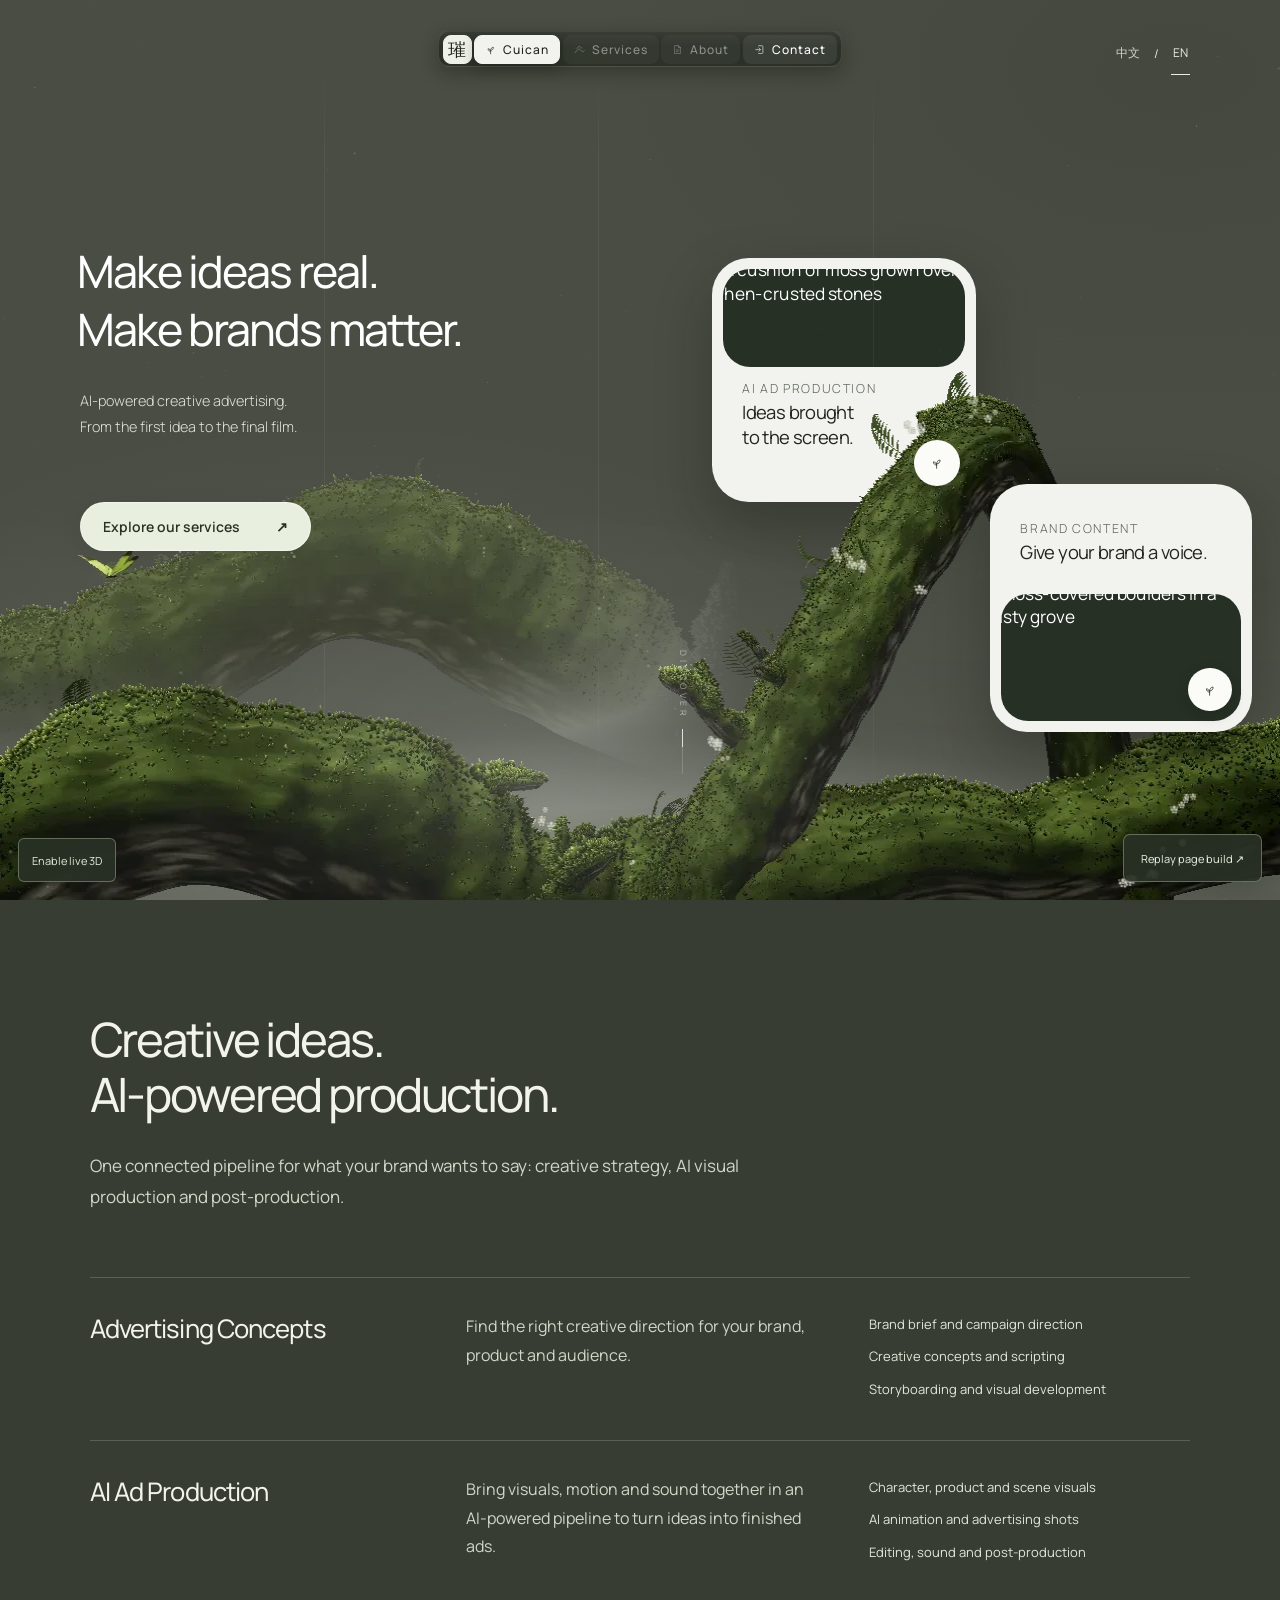
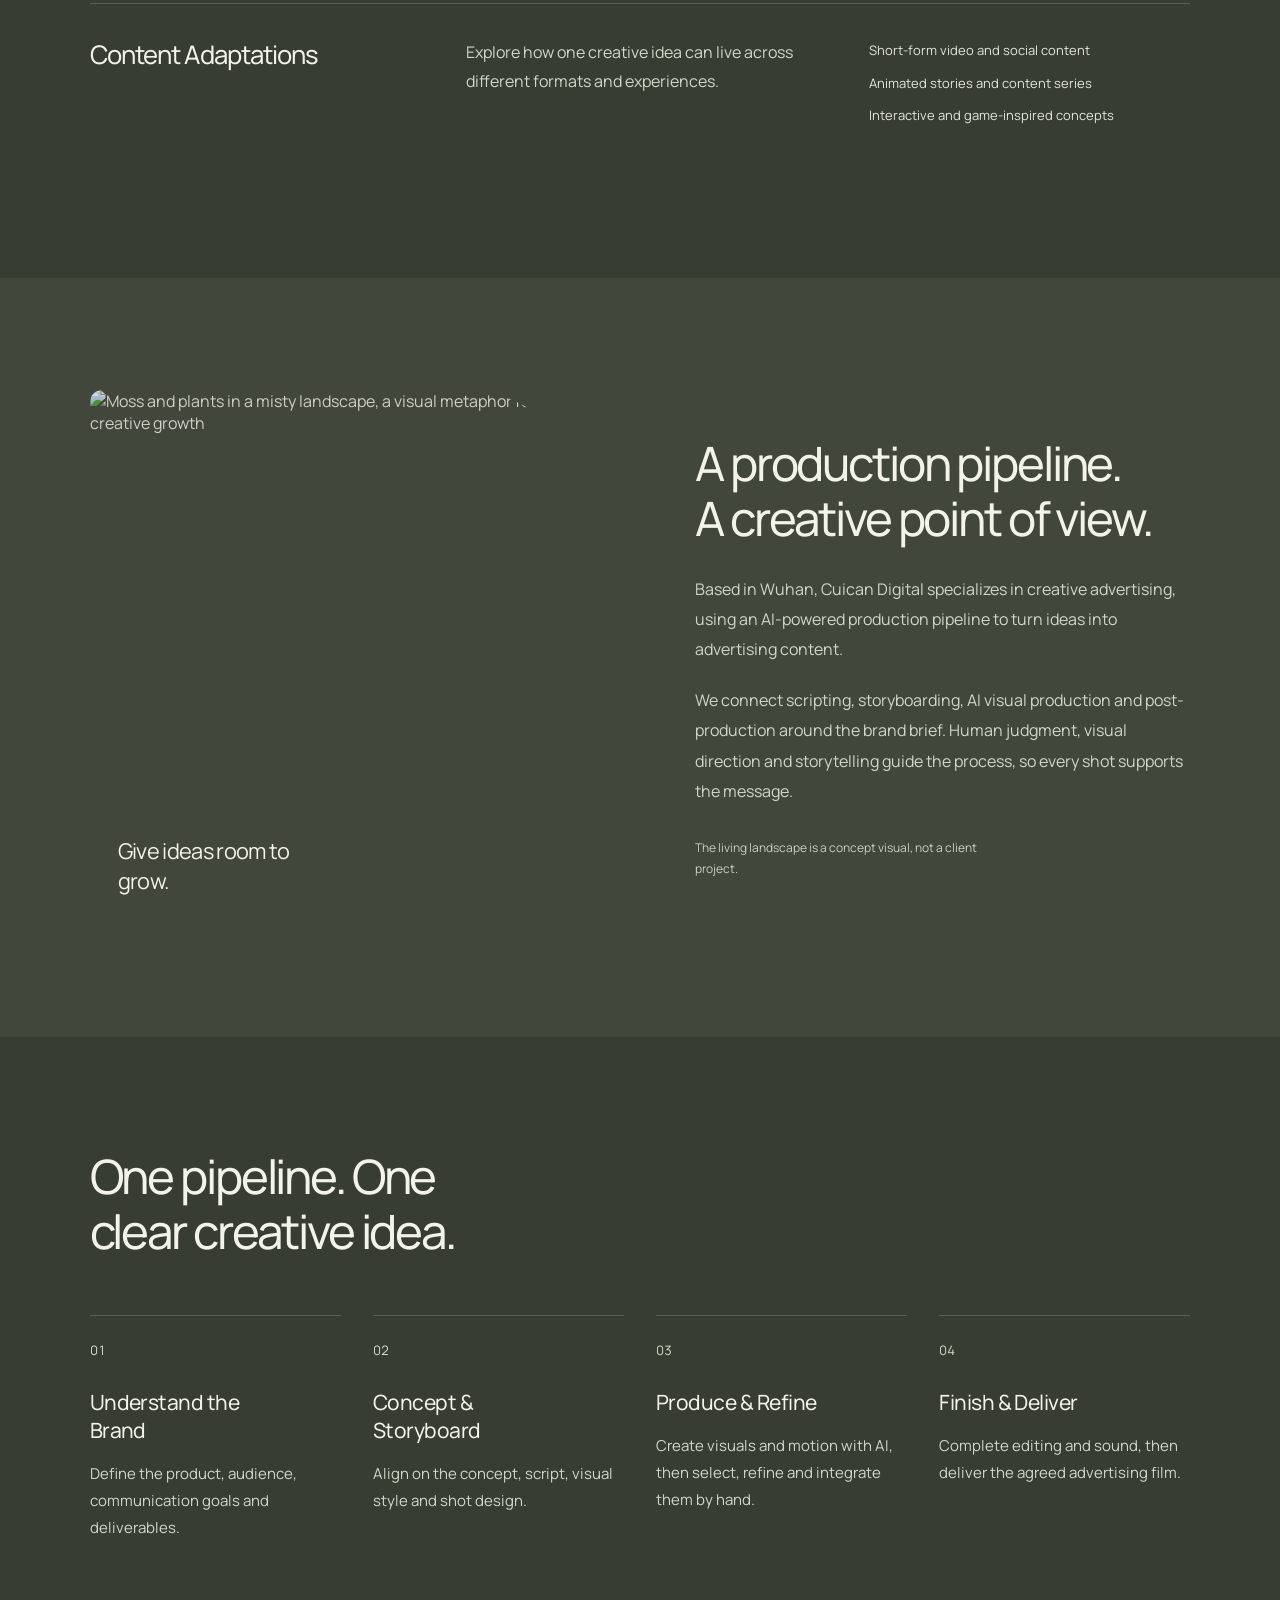
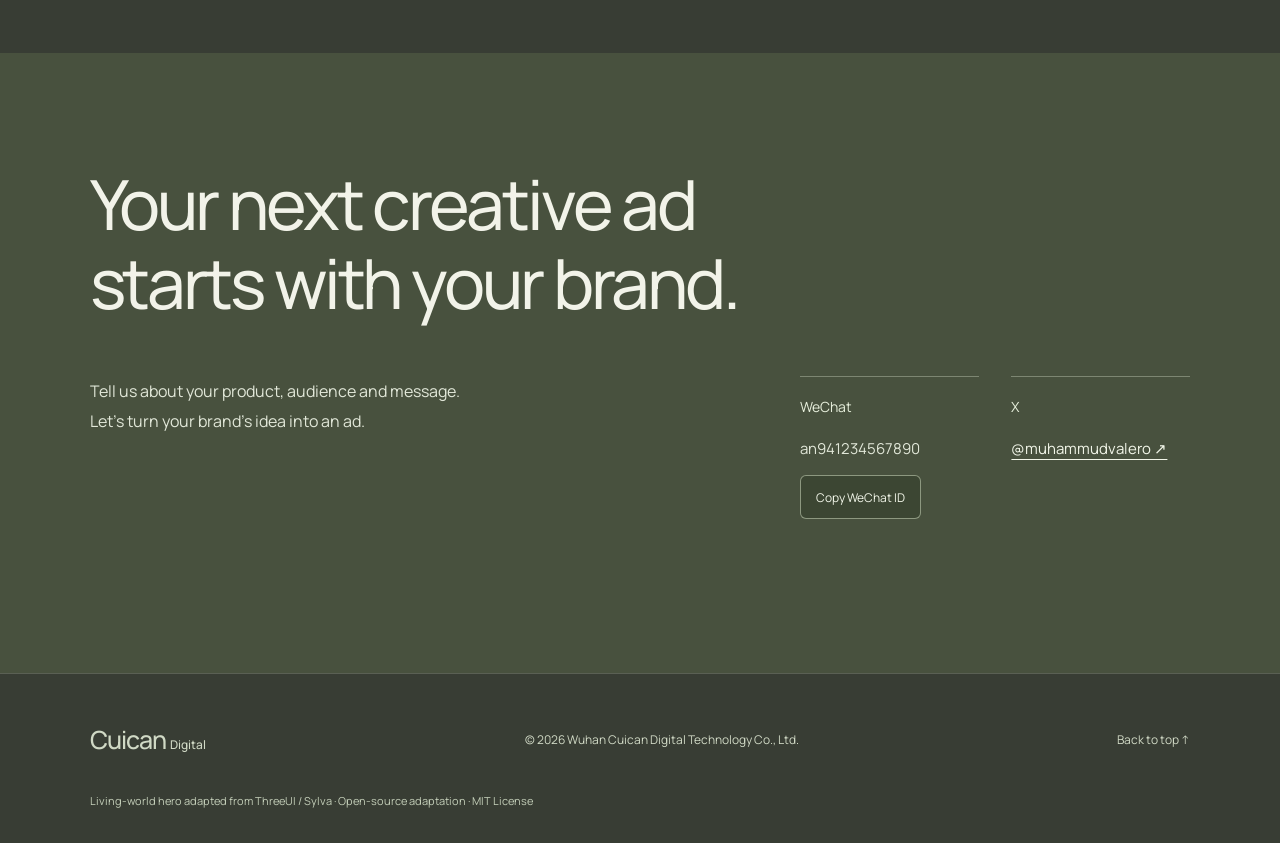
==== index.html @ 371a3e1a "Launch bilingual Cuican website with original lightweight cursor opening" ====
<!DOCTYPE html>
<html lang="en">
<head>
<meta charset="utf-8">
<meta name="viewport" content="width=device-width, initial-scale=1, viewport-fit=cover">
<title>Cuican Digital | AI-Powered Creative Advertising</title>
<meta name="description" content="Cuican Digital creates original advertising through an AI-powered production pipeline, from concept and visual development to post-production.">
<link rel="icon" href="data:image/svg+xml,%3Csvg xmlns='http://www.w3.org/2000/svg' viewBox='0 0 22 24'%3E%3Crect width='22' height='24' fill='%234a4d44'/%3E%3Cpath fill='%23fff' d='M11 1.3c-2.1 0-3.95 1.2-4.75 2.95C3.95 4.55 2.3 6.25 2.3 8.35c0 2.3 1.9 4.2 4.3 4.2h8.8c2.4 0 4.3-1.9 4.3-4.2 0-2.1-1.65-3.8-4-4.1C14.95 2.5 13.1 1.3 11 1.3Z'/%3E%3Cpath fill='%23fff' d='M9.6 12.55h2.8v4.2c1.35.3 2.45 1.15 3.15 2.4-1.35.4-2.4.15-3.15-.4v4.15H9.6v-4.15c-.75.55-1.8.8-3.15.4.7-1.25 1.8-2.1 3.15-2.4v-4.2Z'/%3E%3C/svg%3E">
<script>document.documentElement.className += " js";</script>
<style>


  /* ── design unit: 1u === 1px on the 1600 × 880 reference frame ───────── */
  :root{
    --u: calc(100vw / 1600);

    --ink:            #ffffff;
    --ink-soft:       rgba(255,255,255,.62);
    --ink-faint:      rgba(255,255,255,.44);
    --rule:           rgba(255,255,255,.055);

    --card:           #f2f3ef;
    --card-ink:       #23261f;
    --card-label:     #7c8177;

    --ease: cubic-bezier(.22,.61,.36,1);
    --ease-out: cubic-bezier(.16,1,.3,1);
  }
  @media (min-width:1900px){ :root{ --u: calc(1900px / 1600); } }

  *,*::before,*::after{ box-sizing:border-box; margin:0; padding:0; }

  html{ background:#383b34; }
  body{
    font-family:"Microsoft YaHei","PingFang SC",sans-serif;
    font-weight:300;
    color:var(--ink);
    background:#383b34;
    overflow-x:hidden;
    -webkit-font-smoothing:antialiased;
    -moz-osx-font-smoothing:grayscale;
  }

  /* ── hero shell ──────────────────────────────────────────────────────── */
  .hero{
    position:relative;
    width:100%;
    height:100svh;
    min-height:calc(880 * var(--u));
    overflow:hidden;
    isolation:isolate;
    /* the reference screen reads a near-flat #4a4d44 corner to corner —
       all the modelling comes from the light pool the root sits in */
    background:
      radial-gradient(64% 52% at 27% 84%, rgba(232,238,222,.085) 0%, rgba(232,238,222,0) 72%),
      radial-gradient(70% 60% at 92% 8%,  rgba(24,28,20,.10) 0%, rgba(24,28,20,0) 68%),
      #4a4d44;
  }
  /* The floor of light the root stands in. Sampled off the reference: the
     background climbs from 73 luma at the nav to ~128 at y 850, brightest
     around the middle of the bottom edge. */
  .hero::after{
    content:'';
    position:absolute; inset:0;
    background:
      radial-gradient(72% 44% at 50% 117%, rgba(238,243,231,.50) 0%, rgba(238,243,231,.21) 42%, rgba(238,243,231,.04) 72%, rgba(238,243,231,0) 88%),
      linear-gradient(180deg, rgba(238,243,231,0) 54%, rgba(238,243,231,.03) 78%, rgba(238,243,231,.085) 100%);
    pointer-events:none; z-index:0;
  }

  /* The whole composition lives on a centred 1600 × 880 stage.
     Centred with margins rather than a transform on purpose: a transform would
     open a stacking context and trap every child below #scene. */
  .stage{
    position:absolute; left:50%; top:50%;
    margin-left:calc(-800 * var(--u));
    margin-top:calc(-440 * var(--u));
    width:calc(1600 * var(--u));
    height:calc(880 * var(--u));
  }

  /* ── column guides (z 1) ─────────────────────────────────────────────── */
  .guides{ position:absolute; inset:calc(-40 * var(--u)) 0; z-index:1; pointer-events:none; }
  .guides i{
    position:absolute; top:0; bottom:0; width:1px;
    background:linear-gradient(180deg, rgba(255,255,255,0) 0%, var(--rule) 12%, var(--rule) 78%, rgba(255,255,255,0) 100%);
  }

  /* ── ghost wordmark (z 1) ────────────────────────────────────────────── */
  .ghost{
    position:absolute; z-index:1;
    left:calc(6 * var(--u)); bottom:calc(-64 * var(--u));
    font-size:calc(310 * var(--u));
    line-height:.78;
    font-weight:400;
    letter-spacing:calc(30 * var(--u));
    color:rgba(255,255,255,.055);
    white-space:nowrap; user-select:none; pointer-events:none;
  }

  /* ── three.js canvas (z 3 — above card 1, below everything else) ─────── */
  #scene{
    position:absolute; inset:0; z-index:3;
    width:100%; height:100%;
    pointer-events:none;
    opacity:0; transition:opacity .7s var(--ease);
  }
  .is-ready #scene{ opacity:1; }

  /* ── nav: a floating dock (z 5) ──────────────────────────────────────
     A centred capsule of pills that magnify as the pointer nears them, over
     a rim highlight that tracks where the pointer is — the dock idiom from
     ascii-page-transition, in this page's palette and unit system.
     The wrapper does the centring so the capsule itself is free to carry the
     pointer-parallax transform; putting both on one element means whichever
     is written last wins and the dock jumps out of centre. */
  .dock-wrap{
    position:absolute; z-index:5;
    top:calc(38 * var(--u)); left:0; right:0;
    display:flex; justify-content:center;
    pointer-events:none;
  }
  .dock{
    pointer-events:auto;
    display:flex; align-items:flex-start; gap:calc(3 * var(--u));
    height:calc(46 * var(--u));
    padding:calc(5 * var(--u));
    border-radius:calc(14 * var(--u));
    border:1px solid rgba(255,255,255,.11);
    /* No backdrop-filter. It sits over a canvas that repaints every frame,
       so the backdrop has to be re-sampled and re-blurred every frame too —
       measured at ~20 fps off the whole page, and the radius made no
       difference because the cost is the extra pass, not the blur. A
       translucent panel with a lit top edge reads the same at this size. */
    background:
      linear-gradient(180deg, rgba(255,255,255,.055), rgba(255,255,255,0) 42%),
      rgba(34,40,31,.74);
    box-shadow:0 calc(8 * var(--u)) calc(22 * var(--u)) rgba(10,14,8,.30),
               inset 0 1px rgba(255,255,255,.06);
    isolation:isolate;
  }
  /* Anchored at the top so growth runs downward, out of the headline's way —
     a dock that grew from its centre would push into the nav's own row. */
  .dock-item{
    position:relative; z-index:6;
    display:inline-flex; align-items:center; justify-content:center;
    flex:none;
    height:calc(36 * var(--u));
    gap:calc(8 * var(--u));
    padding:0 calc(13 * var(--u));
    transform-origin:50% 0;
    border:1px solid transparent;
    border-radius:calc(10 * var(--u));
    background:rgba(255,255,255,.04);
    color:var(--ink-faint);
    text-decoration:none; cursor:pointer;
    font-family:inherit;
    font-size:calc(11 * var(--u)); font-weight:500;
    letter-spacing:calc(1.5 * var(--u)); text-transform:uppercase;
    white-space:nowrap;
    will-change:width,height,transform;
    transition:color .18s var(--ease), border-color .2s var(--ease), background .2s var(--ease);
  }
  /* A magnified pill hangs below the capsule, so it needs to be its own
     opaque tile — a translucent white wash at that size reads as a milky
     rectangle stuck to the bar rather than as a key lifting off it. */
  .dock-item[data-near="true"]{
    z-index:7;
    color:var(--ink);
    border-color:rgba(255,255,255,.19);
    background:rgba(31,37,28,.94);
    box-shadow:0 calc(7 * var(--u)) calc(16 * var(--u)) rgba(10,14,8,.30);
  }
  .dock-item .glyph{
    width:calc(14 * var(--u)); height:calc(14 * var(--u)); flex:none;
    opacity:.66; transition:opacity .18s var(--ease);
  }
  .dock-item .glyph svg{
    display:block; width:100%; height:100%;
    fill:none; stroke:currentColor; stroke-width:1.25;
    stroke-linecap:round; stroke-linejoin:round;
  }
  .dock-item[data-near="true"] .glyph{ opacity:1; }

  /* the mark is the dock's anchor: a solid pale tile, the one opaque thing
     in a bar made of glass */
  .dock-mark{
    width:calc(36 * var(--u)); padding:0;
    background:#eef1e7; border-color:#eef1e7; color:#23261f;
    overflow:hidden;
  }
  .dock-mark svg{ width:58%; height:58%; display:block; fill:currentColor; }
  /* the near state paints .dock-item white, which on the pale mark tile
     would be a white glyph on a white ground */
  .dock-mark[data-near="true"]{ background:#fff; border-color:#fff; color:#1b1e18; }

  /* the current section wears the cards' paper, so the nav and the cards
     read as the same material */
  .dock-item.is-active{
    background:var(--card); border-color:var(--card); color:var(--card-ink);
    box-shadow:0 calc(6 * var(--u)) calc(16 * var(--u)) rgba(12,17,9,.24);
  }
  .dock-item.is-active .glyph{ opacity:.8; }
  .dock-item--enter{ color:var(--ink); background:rgba(255,255,255,.075); }

  /* ── specular rim ────────────────────────────────────────────────────
     A conic gradient masked down to the border, whose start angle points at
     the pointer and whose opacity falls off with distance. It is the reason
     the glass reads as a lit edge rather than as a flat translucent box. */
  [data-spec]{ --spec-angle:2.4rad; --spec-bright:0; }
  [data-spec]::after{
    content:''; position:absolute; inset:-1px; z-index:5;
    padding:1px; border-radius:inherit; pointer-events:none;
    opacity:var(--spec-bright);
    background:conic-gradient(from var(--spec-angle) at 50% 50%,
      rgba(240,246,232,0) 0deg, rgba(240,246,232,.08) 14deg, rgba(240,246,232,.95) 28deg,
      rgba(240,246,232,.16) 46deg, rgba(240,246,232,0) 68deg, rgba(240,246,232,0) 180deg,
      rgba(240,246,232,.08) 194deg, rgba(240,246,232,.95) 208deg, rgba(240,246,232,.16) 226deg,
      rgba(240,246,232,0) 248deg, rgba(240,246,232,0) 360deg);
    -webkit-mask:linear-gradient(#000 0 0) content-box, linear-gradient(#000 0 0);
            mask:linear-gradient(#000 0 0) content-box, linear-gradient(#000 0 0);
    -webkit-mask-composite:xor; mask-composite:exclude;
  }
  .dock{ position:relative; }

  /* ── hero copy (z 4) ─────────────────────────────────────────────────── */
  .headline{
    position:absolute; z-index:4;
    left:calc(46 * var(--u)); top:calc(202 * var(--u));
    font-size:calc(63 * var(--u)); line-height:calc(65 * var(--u));
    font-weight:300; letter-spacing:calc(-0.4 * var(--u));
    color:var(--ink);
  }
  /* No overflow clip: cropping a 63u face to wipe it in cuts the descenders
     of "Step" and "living" at the moment they land. The padding stays even
     though the clip is gone — it set the two lines' metrics, and removing it
     would shift line two. */
  .headline span{ display:block; padding-bottom:.04em; }
  .headline span i{ display:inline-block; font-style:normal; }

  .lede{
    position:absolute; z-index:4;
    left:calc(520 * var(--u)); top:calc(196 * var(--u));
    width:calc(208 * var(--u));
    font-size:calc(16.5 * var(--u)); line-height:calc(22 * var(--u));
    font-weight:300; color:var(--ink-soft);
  }

  /* ── liquid-metal controls ──────────────────────────────────────────
     The original five-pass WebGL2 renderer now mounts directly in this
     document. Its canvas, sizing, glass plate, shader constants and input
     model are unchanged; only the iframe boundary has been removed. */
  .pill-clip{
    position:absolute; z-index:4;
    left:calc(644 * var(--u)); top:calc(360 * var(--u));
    width:calc(410 * var(--u)); height:calc(270 * var(--u));
    margin:calc(-135 * var(--u)) 0 0 calc(-205 * var(--u));
    clip-path:inset(calc(72 * var(--u)) calc(60 * var(--u))
                    calc(26 * var(--u)) calc(60 * var(--u)) round calc(62 * var(--u)));
  }
  .pill{
    position:absolute; inset:0; --mr:calc(150 * var(--u));
    display:grid; place-items:center;
  }

  .liquid-stage{
    --lu:calc(var(--h) / 516);
    --bh:var(--h);
    --pad:calc(900 * var(--lu));
    position:relative;
    width:max-content; height:max-content;
    padding:var(--pad);
    display:grid; place-items:center;
    touch-action:manipulation;
    font-family:'Lexend','Inter',-apple-system,BlinkMacSystemFont,'Helvetica Neue',Arial,sans-serif;
    font-optical-sizing:auto;
    -webkit-font-smoothing:antialiased;
  }
  .liquid-stage--explore{ --h:calc(60.156 * var(--u)); }
  .liquid-stage--play{ --h:calc(88.2288 * var(--u)); }

  .liquid-plate{
    position:absolute;
    inset:var(--pad);
    border-radius:999px;
    background:
      linear-gradient(180deg, rgba(255,255,255,.085), rgba(255,255,255,.014) 44%, rgba(255,255,255,0) 64%),
      rgba(10,12,10,.42);
    box-shadow:
      0 calc(var(--h) * 0.08) calc(var(--h) * 0.18) rgba(0,0,0,.38),
      0 calc(var(--h) * 0.24) calc(var(--h) * 0.50) rgba(0,0,0,.28),
      0 calc(var(--h) * 0.48) calc(var(--h) * 0.96) rgba(0,0,0,.16),
      inset 0 1px 0 rgba(255,255,255,.13),
      inset 0 calc(var(--h) * -0.02) calc(var(--h) * 0.05) rgba(255,255,255,.05);
    transition:box-shadow .38s cubic-bezier(.22,.61,.36,1),
               background .38s cubic-bezier(.22,.61,.36,1);
  }
  .liquid-stage.hot .liquid-plate{
    background:
      linear-gradient(180deg, rgba(255,255,255,.105), rgba(255,255,255,.02) 44%, rgba(255,255,255,0) 64%),
      rgba(8,10,8,.50);
    box-shadow:
      0 calc(var(--h) * 0.10) calc(var(--h) * 0.22) rgba(0,0,0,.44),
      0 calc(var(--h) * 0.32) calc(var(--h) * 0.66) rgba(0,0,0,.34),
      0 calc(var(--h) * 0.66) calc(var(--h) * 1.32) rgba(0,0,0,.20),
      inset 0 1px 0 rgba(255,255,255,.17),
      inset 0 calc(var(--h) * -0.02) calc(var(--h) * 0.05) rgba(255,255,255,.06);
  }
  .liquid-fx{ position:absolute; inset:0; width:100%; height:100%; display:block; }

  .liquid-button{
    position:relative;
    height:var(--bh);
    border:0; background:none;
    border-radius:999px;
    display:flex; align-items:center; justify-content:center;
    color:#fff;
    font-family:inherit; font-weight:500; line-height:1; letter-spacing:0;
    cursor:pointer; -webkit-tap-highlight-color:transparent; outline:none;
  }
  .liquid-button:focus-visible{
    outline:calc(4 * var(--lu)) solid rgba(255,255,255,.55);
    outline-offset:calc(10 * var(--lu));
  }
  .liquid-button .ico{ display:block; flex:none; overflow:visible; }
  .liquid-button .lbl{ display:block; transform:translateY(calc(2 * var(--lu))); }
  .liquid-button--explore{
    padding:0 calc(224 * var(--lu)) 0 calc(95 * var(--lu));
    gap:calc(112 * var(--lu));
    font-size:calc(140 * var(--lu));
  }
  .liquid-button--explore .ico{
    width:calc(150 * var(--lu)); height:calc(150 * var(--lu));
  }
  .liquid-button--play{
    width:var(--bh); height:var(--bh); padding:0;
  }
  .liquid-button--play .ico{
    width:calc(176 * var(--lu)); height:calc(176 * var(--lu));
    margin-left:calc(14 * var(--lu));
  }
  .liquid-button--play .lbl{ display:none; }
  .liquid-stage.press .liquid-plate{
    background:
      linear-gradient(180deg, rgba(255,255,255,.07), rgba(255,255,255,.01) 44%, rgba(255,255,255,0) 64%),
      rgba(7,9,7,.55);
    box-shadow:
      0 calc(var(--h) * 0.04) calc(var(--h) * 0.11) rgba(0,0,0,.46),
      0 calc(var(--h) * 0.13) calc(var(--h) * 0.32) rgba(0,0,0,.36),
      0 calc(var(--h) * 0.27) calc(var(--h) * 0.62) rgba(0,0,0,.22),
      inset 0 1px 0 rgba(255,255,255,.10);
    transition-duration:.10s;
  }

  /* ── play button (z 4) ─────────────────────────────────────────────── */
  .play-wrap{
    position:absolute; z-index:4; pointer-events:none;
    left:calc(187 * var(--u)); top:calc(431 * var(--u));
    width:calc(170 * var(--u)); height:calc(170 * var(--u));
  }
  .play-wrap > *{ pointer-events:auto; }
  .play-clip{
    position:absolute; left:50%; top:50%;
    width:calc(396 * var(--u)); height:calc(396 * var(--u));
    margin:calc(-198 * var(--u)) 0 0 calc(-198 * var(--u));
    clip-path:inset(calc(131 * var(--u)) calc(106 * var(--u))
                    calc(73 * var(--u)) calc(106 * var(--u)) round calc(92 * var(--u)));
  }
  .play-glass{ position:absolute; inset:0; display:grid; place-items:center; }
  .play-ring{
    position:absolute; inset:0; pointer-events:none;
    border:1px solid rgba(255,255,255,.17); border-radius:50%;
  }
  .play-ring::after{
    content:''; position:absolute; inset:calc(-1 * var(--u));
    border:1px solid rgba(255,255,255,.32); border-radius:50%;
    opacity:0; transform:scale(.86);
    transition:opacity .7s var(--ease), transform .9s var(--ease-out);
  }
  .play-clip:hover ~ .play-ring::after,
  .play-clip:focus-within ~ .play-ring::after{ opacity:1; transform:scale(1.06); }

  /* ── stats (z 4) ─────────────────────────────────────────────────────── */
  .stat{ position:absolute; z-index:4; display:flex; align-items:flex-start; gap:calc(9 * var(--u)); }
  .stat--a{ left:calc(1250 * var(--u)); top:calc(216 * var(--u)); }
  .stat--b{ left:calc(1346 * var(--u)); top:calc(326 * var(--u)); }
  .stat .mark{ width:calc(32 * var(--u)); height:calc(32 * var(--u)); flex:none; margin-top:calc(2 * var(--u)); color:rgba(255,255,255,.34); }
  .stat .mark svg{ width:100%; height:100%; display:block; }
  .stat dt{ font-size:calc(13.5 * var(--u)); font-weight:300; color:var(--ink-soft); line-height:calc(19 * var(--u)); }
  .stat dt, .stat dd{ text-shadow:0 calc(2 * var(--u)) calc(16 * var(--u)) rgba(10,14,8,.6); }
  .stat .mark svg{ filter:drop-shadow(0 calc(2 * var(--u)) calc(10 * var(--u)) rgba(10,14,8,.6)); }
  .stat dd{ font-size:calc(13.5 * var(--u)); font-weight:600; color:var(--ink); line-height:calc(21 * var(--u)); }

  /* ── cards ───────────────────────────────────────────────────────────── */
  .card{
    position:absolute;
    background:var(--card); border-radius:calc(46 * var(--u));
    box-shadow:0 calc(30 * var(--u)) calc(70 * var(--u)) rgba(16,21,13,.30);
    transition:box-shadow .8s var(--ease);
  }
  /* No z-index here on purpose. z-index:auto keeps the card out of its own
     stacking context, so the body paints under #scene (the moss drapes over
     its shoulder) while .knob, at z 4, still sits in front of the moss. */
  .card--about{
    left:calc(890 * var(--u)); top:calc(200 * var(--u));
    width:calc(330 * var(--u)); height:calc(305 * var(--u));
  }
  .card--stove{
    z-index:4; will-change:transform;
    left:calc(1237 * var(--u)); top:calc(482 * var(--u));
    width:calc(328 * var(--u)); height:calc(310 * var(--u));
  }
  .card .label{
    position:absolute; left:calc(38 * var(--u));
    font-size:calc(15.5 * var(--u)); font-weight:300; color:var(--card-label);
  }
  .card h2{
    position:absolute; left:calc(38 * var(--u));
    font-size:calc(26.2 * var(--u)); line-height:calc(27 * var(--u));
    font-weight:400; letter-spacing:calc(-0.5 * var(--u)); color:var(--card-ink);
  }
  .card--about .label{ top:calc(152 * var(--u)); }
  .card--about h2{ top:calc(177 * var(--u)); width:calc(142 * var(--u)); }
  .card--stove .label{ top:calc(45 * var(--u)); }
  .card--stove h2{ top:calc(70 * var(--u)); }
  /* Both cards carry a plate. The Field Note reads downward — label, title,
     then the photograph — so its window sits at the foot of the card; the
     Ethos card reads the other way up, so its window is at the head and the
     copy sits under it. Same frame, mirrored. */
  .card figure{
    position:absolute; left:calc(14 * var(--u)); right:calc(14 * var(--u));
    border-radius:calc(34 * var(--u)); overflow:hidden;
    isolation:isolate; background:#263025;
  }
  .card--stove figure{ bottom:calc(14 * var(--u)); height:calc(158 * var(--u)); }
  .card--about figure{ top:calc(14 * var(--u)); height:calc(122 * var(--u)); }
  /* The plate is its own depth plane. It travels against the card and the
     moss, so the landscape feels like a small window rather than a
     photograph glued to the surface. */
  .portal-media{
    position:absolute; inset:calc(-9 * var(--u)); z-index:1; display:block;
    will-change:transform,clip-path;
    transform:
      perspective(900px)
      translate3d(calc(var(--px,0) * -11px),calc(var(--py,0) * -7px),0)
      rotateY(calc(var(--px,0) * -1.4deg))
      rotateX(calc(var(--py,0) * .9deg));
    transform-origin:50% 50%;
  }
  .portal-media img{
    width:100%; height:100%; object-fit:cover; display:block;
    transform:scale(1.08);
    filter:saturate(.92) contrast(1.03);
    transition:transform 1.25s var(--ease-out),filter .8s var(--ease);
  }
  .card:hover .portal-media img{ transform:scale(1.13); filter:saturate(1.04) contrast(1.04); }
  .pixel-reveal{
    position:absolute; inset:0; z-index:3; width:100%; height:100%;
    pointer-events:none; opacity:0; mix-blend-mode:screen;
  }
  /* The white scan rides the clip edge, so its centre has to travel the
     media element's box, not the figure's — .portal-media is overscanned by
     9u on every side to give the parallax rotation somewhere to go. Offsetting
     by that 9u in calc() rather than by a translate percentage keeps the
     glow on the edge at every breakpoint, whatever size the plate is. */
  .card figure::after{
    content:''; position:absolute; z-index:2;
    filter:blur(calc(2 * var(--u))); opacity:0; pointer-events:none;
    top:0; bottom:0; width:26%; left:calc(-13% - 9 * var(--u));
    background:linear-gradient(90deg,transparent,rgba(229,244,209,.2) 42%,rgba(252,255,246,.72) 54%,transparent);
  }

  .knob-float{
    position:absolute; z-index:4; pointer-events:none;
    left:calc(1142 * var(--u)); top:calc(427 * var(--u));
    width:calc(58 * var(--u)); height:calc(58 * var(--u));
  }
  .knob-float > *{ pointer-events:auto; }
  .knob--about{ left:0; top:0; }
  .card .knob, .knob--about{
    position:absolute; z-index:4; right:calc(20 * var(--u)); bottom:calc(20 * var(--u));
    width:calc(58 * var(--u)); height:calc(58 * var(--u));
    border:0; border-radius:50%; cursor:pointer;
    background:#fbfcf8; display:grid; place-items:center;
    box-shadow:0 calc(6 * var(--u)) calc(16 * var(--u)) rgba(16,21,13,.18);
    transition:transform .5s var(--ease-out), background .4s var(--ease);
  }
  .knob--about{ right:auto; bottom:auto; width:calc(58 * var(--u)); height:calc(58 * var(--u)); }
  .card--stove .knob{ width:calc(54 * var(--u)); height:calc(54 * var(--u)); right:calc(26 * var(--u)); bottom:calc(26 * var(--u)); }
  .card .knob svg, .knob--about svg{ width:calc(19 * var(--u)); height:calc(19 * var(--u)); display:block; color:#3f453a; }
  .card .knob:hover, .knob--about:hover{ transform:scale(1.1) rotate(8deg); background:#fff; }
  .card:hover{ box-shadow:0 calc(38 * var(--u)) calc(84 * var(--u)) rgba(16,21,13,.36); }

  /* ── scroll cue (z 4) ────────────────────────────────────────────────── */
  .scroll{
    position:absolute; z-index:4;
    left:calc(846 * var(--u)); top:calc(690 * var(--u));
    display:flex; align-items:center; gap:calc(12 * var(--u));
    writing-mode:vertical-rl;
    font-size:calc(11 * var(--u)); font-weight:400;
    letter-spacing:calc(4.4 * var(--u));
    color:rgba(255,255,255,.5);
    text-transform:uppercase; text-decoration:none;
  }
  .scroll .track{ position:relative; width:1px; height:calc(56 * var(--u)); background:rgba(255,255,255,.18); overflow:hidden; }
  .scroll .track::after{
    content:''; position:absolute; inset:0 0 auto; height:40%;
    background:rgba(255,255,255,.75);
    animation:trickle 2.6s var(--ease) infinite;
  }
  @keyframes trickle{
    0%   { transform:translateY(-105%); opacity:0; }
    22%  { opacity:1; }
    78%  { opacity:1; }
    100% { transform:translateY(255%); opacity:0; }
  }

  /* ── entrance: everything is wiped in behind a mask ───────────────────
     Transform is reserved for the pointer parallax, so the reveal is done
     with clip-path. Once the intro has run, .intro-done drops the clip
     entirely — a live clip-path would open a stacking context on the About
     card and trap its knob under the moss. */
  .js .mask{ clip-path:inset(100% 0 0 0 round var(--mr,0px)); }
  .is-ready .mask{
    clip-path:inset(0 0 0 0 round var(--mr,0px));
    transition:clip-path 1.05s var(--ease-out) var(--d,0ms);
  }
  .js .mask-circle{ clip-path:circle(0% at 50% 50%); }
  .is-ready .mask-circle{
    clip-path:circle(76% at 50% 50%);
    transition:clip-path 1.1s var(--ease-out) var(--d,0ms);
  }
  .js .fade{ opacity:0; }
  .is-ready .fade{ opacity:1; transition:opacity 1.3s var(--ease) var(--d,0ms); }

  .intro-done .mask, .intro-done .mask-circle{ clip-path:none; transition:none; }

  .card{ --mr:calc(46 * var(--u)); }

  /* the dock drops in tile by tile; the capsule itself only fades, because
     a clip on it would cut the pills off as they magnify past its edge */
  .js .dock{ opacity:0; }
  .is-ready .dock{ opacity:1; transition:opacity .8s var(--ease) 80ms; }
  .js .dock-item{ clip-path:inset(0 0 105% 0); }
  .is-ready .dock-item{
    clip-path:inset(0 0 -30% 0);
    transition:clip-path .9s var(--ease-out) var(--d,0ms),
               color .18s var(--ease), border-color .2s var(--ease), background .2s var(--ease);
  }
  .intro-done .dock-item{ clip-path:none; }

  /* A short rise under a fade rather than a full-height wipe: with nothing
     cropping it, a 105% travel would start line one sitting on top of line
     two. .headline itself carries the pointer parallax, so the transform has
     to go on the inner <i>. */
  .js .headline span i{ opacity:0; transform:translateY(calc(16 * var(--u))); }
  .is-ready .headline span i{
    opacity:1; transform:none;
    transition:opacity 1.05s var(--ease) var(--d,0ms),
               transform 1.25s var(--ease-out) var(--d,0ms);
  }

  /* Each plate resolves like a low-bandwidth botanical transmission: a
     stepped clip exposes the photograph while sampled pixel-dots gather along
     the advancing edge (the dots themselves are painted by canvas).
     Both plates scan across, the Ethos one a beat ahead of the Field Note. */
  .js .portal-media{ clip-path:inset(0 100% 0 0 round calc(25 * var(--u))); }
  .is-ready .card--about .portal-media{ animation:portal-cut 1.45s steps(12,end) .92s both; }
  .is-ready .card--stove .portal-media{ animation:portal-cut 1.45s steps(12,end) 1.08s both; }
  .is-ready .card--about figure::after{ animation:portal-scan 1.45s steps(12,end) .92s both; }
  .is-ready .card--stove figure::after{ animation:portal-scan 1.45s steps(12,end) 1.08s both; }
  .intro-done .portal-media{ clip-path:none; animation:none; }
  @keyframes portal-cut{
    from{ clip-path:inset(0 100% 0 0 round calc(25 * var(--u))); }
    to{ clip-path:inset(0 0 0 0 round calc(25 * var(--u))); }
  }
  /* The glow travels by animating its own offset, not by a translate
     percentage. A translate is a percentage of the glow's width, so the
     distance it covers depends on the plate's proportions — it overshot by
     a quarter of the card here and rode ahead of the edge the whole way.
     In calc() the travel is exactly the media box: 100% of the plate plus
     the 9u of overscan at each end, at every breakpoint. */
  @keyframes portal-scan{
    0%{ left:calc(-13% - 9 * var(--u)); opacity:0; }
    10%{ opacity:.75; }
    88%{ opacity:.55; }
    100%{ left:calc(87% + 9 * var(--u)); opacity:0; }
  }

  /* No clip on the canvas: the root draws itself in behind the survey pulse,
     and a CSS wipe on top of that would be two reveals fighting each other.
     The fade is only here to cover the first compiled frame. */
  .is-ready #scene{ transition:opacity .45s var(--ease); }

  /* ── pointer parallax ────────────────────────────────────────────────
     --px / --py are written on .hero once per frame (-1…1). Each layer
     declares how far it rides (--pd, px at full deflection) and how much
     it turns (--pr, degrees), which is what gives the plane its depth. */
  .par{
    transform:
      perspective(1400px)
      translate3d(calc(var(--px,0) * var(--pd,0) * -1px),
                  calc(var(--py,0) * var(--pd,0) * -0.62px),
                  0)
      rotateY(calc(var(--px,0) * var(--pr,0) * 1deg))
      rotateX(calc(var(--py,0) * var(--pr,0) * -0.7deg));
  }
  /* the floating knob turns about the About card's centre, not its own,
     so it stays glued to the corner it belongs to */
  .knob-float{ transform-origin:calc(-87 * var(--u)) calc(-74.5 * var(--u)); }
  .card--about{ transform-origin:50% 50%; }

  /* ── keyboard focus ──────────────────────────────────────────────────── */
  a:focus-visible, button:focus-visible{
    outline:2px solid rgba(255,255,255,.85);
    outline-offset:calc(4 * var(--u));
    border-radius:calc(6 * var(--u));
  }
  .card .knob:focus-visible, .knob--about:focus-visible, .play:focus-visible{ outline-color:rgba(28,34,22,.9); }

  @media (prefers-reduced-motion:reduce){
    .mask,.mask-circle,.fade,#scene,
    .dock,.dock-item,
    .headline span i{ opacity:1 !important; clip-path:none !important; transform:none !important; transition:none !important; }
    .par{ transform:none !important; }
    .portal-media{ clip-path:none !important; animation:none !important; transform:none !important; }
    .pixel-reveal,.card figure::after{ display:none !important; }
    .portal-media img{ transform:none !important; transition:none !important; }
    .scroll .track::after{ animation:none; }
    #scene{ transition:none; }
  }

  /* ── narrow screens: one column, the moss becomes a band between the
        copy and the cards (760 design units wide) ───────────────────────── */
  @media (max-width:900px){
    :root{ --u: calc(100vw / 760); }
    .hero{ height:auto; min-height:100svh; }
    .stage{
      position:relative; left:auto; top:auto; margin:0;
      width:100%; height:calc(1625 * var(--u));
    }
    .hero::after{
      background:
        radial-gradient(90% 30% at 50% 74%, rgba(238,243,231,.40) 0%, rgba(238,243,231,.14) 46%, rgba(238,243,231,0) 82%),
        linear-gradient(180deg, rgba(238,243,231,0) 62%, rgba(238,243,231,.05) 100%);
    }
    .guides i:nth-child(3){ display:none; }
    .guides i:nth-child(1){ left:calc(253 * var(--u)) !important; }
    .guides i:nth-child(2){ left:calc(506 * var(--u)) !important; }

    /* one column: the labels come off and the dock keeps only its glyphs,
       because at this scale the type would be four pixels tall */
    /* Floored with max(), not left on the design unit alone: this breakpoint
       runs from 900px down to 320px, so a pure --u dock is a 24px bar with
       12px targets on a phone. The floor only bites at the small end. */
    .dock-wrap{ top:calc(30 * var(--u)); }
    .dock{
      height:max(56px, calc(58 * var(--u)));
      padding:max(6px, calc(6 * var(--u)));
      gap:max(4px, calc(4 * var(--u)));
      border-radius:max(17px, calc(18 * var(--u)));
    }
    .dock-item{
      height:max(44px, calc(46 * var(--u)));
      width:max(44px, calc(46 * var(--u)));
      padding:0; border-radius:max(12px, calc(13 * var(--u)));
    }
    .dock-item span:not(.glyph){ display:none; }
    .dock-item .glyph{ width:max(19px, calc(20 * var(--u))); height:max(19px, calc(20 * var(--u))); }
    .dock-mark svg{ width:52%; height:52%; }
    .knob-float{ left:calc(644 * var(--u)); top:calc(1218 * var(--u)); transform-origin:calc(-264 * var(--u)) calc(-43 * var(--u)); }
    .headline{ left:calc(34 * var(--u)); top:calc(128 * var(--u)); font-size:calc(62 * var(--u)); line-height:calc(66 * var(--u)); }
    .lede{ left:calc(34 * var(--u)); top:calc(288 * var(--u)); width:calc(400 * var(--u)); font-size:calc(19 * var(--u)); line-height:calc(27 * var(--u)); }
    /* one column: the frame keeps its aspect, re-anchored to the left rail */
    .pill-clip{
      left:calc(34 * var(--u)); top:calc(430 * var(--u));
      width:calc(506 * var(--u)); height:calc(334 * var(--u));
      margin:calc(-167 * var(--u)) 0 0 calc(-79 * var(--u));
      clip-path:inset(calc(93 * var(--u)) calc(74 * var(--u)) calc(1 * var(--u)) calc(74 * var(--u)) round calc(76 * var(--u)));
    }
    .liquid-stage--explore{ --h:calc(74.4152 * var(--u)); }
    .play-wrap{ display:none; }

    .stat{ gap:calc(11 * var(--u)); }
    .stat .mark{ width:calc(36 * var(--u)); height:calc(36 * var(--u)); }
    .stat dt{ font-size:calc(16 * var(--u)); line-height:calc(22 * var(--u)); }
    .stat dd{ font-size:calc(16.5 * var(--u)); line-height:calc(24 * var(--u)); }
    .stat--a{ left:calc(34 * var(--u));  top:calc(540 * var(--u)); }
    .stat--b{ left:calc(396 * var(--u)); top:calc(540 * var(--u)); }

    .card{ border-radius:calc(40 * var(--u)); }
    .card--about{ left:calc(34 * var(--u)); top:calc(1050 * var(--u)); width:calc(692 * var(--u)); height:calc(250 * var(--u)); }
    .card--about .label{ top:calc(96 * var(--u)); }
    .card--about h2{ top:calc(124 * var(--u)); width:calc(400 * var(--u)); font-size:calc(32 * var(--u)); line-height:calc(36 * var(--u)); }
    .card--stove{ left:calc(34 * var(--u)); top:calc(1324 * var(--u)); width:calc(692 * var(--u)); height:calc(268 * var(--u)); }
    .card--stove h2{ font-size:calc(32 * var(--u)); }
    /* one column: both plates become a thumbnail on the card's outer edge,
       the Ethos one still anchored to the top */
    .card--stove figure{ left:auto; right:calc(16 * var(--u)); bottom:calc(16 * var(--u)); width:calc(300 * var(--u)); height:calc(150 * var(--u)); }
    .card--about figure{ left:auto; right:calc(16 * var(--u)); top:calc(16 * var(--u)); width:calc(224 * var(--u)); height:calc(218 * var(--u)); }
    .card .knob{ right:calc(24 * var(--u)); bottom:calc(24 * var(--u)); }
    .card--stove .knob{ right:calc(30 * var(--u)); bottom:calc(30 * var(--u)); }

    .scroll{ left:calc(702 * var(--u)); top:calc(470 * var(--u)); }
    .ghost{ font-size:calc(184 * var(--u)); letter-spacing:calc(14 * var(--u)); bottom:calc(660 * var(--u)); left:calc(-10 * var(--u)); }
  }
</style>
<link rel="stylesheet" href="renewal.css?v=3">
<link rel="stylesheet" href="polish.css?v=1">
<link rel="alternate" hreflang="zh-CN" href="zh.html"><link rel="alternate" hreflang="en" href="index.html">
<link rel="stylesheet" href="cursor-build.css?v=1">
</head>
<body>

<nav class="cc-language" aria-label="Language"><a href="zh.html" lang="zh-CN" hreflang="zh-CN">中文</a><span>/</span><a href="index.html" lang="en" hreflang="en" aria-current="page">EN</a></nav>
<main class="hero" id="hero">
  <picture class="cc-scene-still" aria-hidden="true"><source media="(max-width:900px)" srcset="inner-green-assets/scene-mobile.webp"><img src="inner-green-assets/scene-desktop.webp" alt="" fetchpriority="high" decoding="async"></picture><canvas id="scene" aria-hidden="true"></canvas>

  <div class="dock-wrap">
    <nav class="dock par-dock" style="--pd:5" data-spec aria-label="Primary">
      <a class="dock-item dock-mark" data-dock data-spec data-burst href="#" style="--d:120ms" aria-label="Cuican home"><span class="cc-symbol">璀</span>
      </a>
      <a class="dock-item is-active" data-dock data-spec data-burst href="#" style="--d:180ms">
        <span class="glyph" aria-hidden="true">
          <svg viewBox="0 0 16 16"><path d="M8 14V9"/><path d="M8 9c0-2.4 1.7-4.3 4-4.3.2 2.6-1.6 4.6-4 4.3Z"/><path d="M8 10.5C7.9 8.4 6.4 6.8 4.4 6.8 4.3 8.9 5.9 10.6 8 10.5Z"/></svg>
        </span>
        <span>Cuican</span>
      </a>
      <a class="dock-item" data-dock data-spec data-burst href="#" style="--d:230ms">
        <span class="glyph" aria-hidden="true">
          <svg viewBox="0 0 16 16"><path d="M1.6 12.4c2.4-3.4 4.3-5.1 5.7-5.1 2 0 3 3.6 5 3.6 1.1 0 1.9-.5 2.4-1.4"/><path d="M4.3 6.2C5.5 4.4 6.6 3.5 7.6 3.5c1.5 0 2.2 2.4 3.7 2.4"/></svg>
        </span>
        <span>Services</span>
      </a>
      <a class="dock-item" data-dock data-spec data-burst href="#" style="--d:280ms">
        <span class="glyph" aria-hidden="true">
          <svg viewBox="0 0 16 16"><path d="M4 2.4h5.3L12 5.1v8.5H4z"/><path d="M9.2 2.4V5h2.7"/><path d="M6 8.4h4M6 10.8h2.8"/></svg>
        </span>
        <span>About</span>
      </a>
      <a class="dock-item dock-item--enter" data-dock data-spec data-burst href="#" style="--d:330ms">
        <span class="glyph" aria-hidden="true">
          <svg viewBox="0 0 16 16"><path d="M6.6 2.5h5.1a1 1 0 0 1 1 1v9a1 1 0 0 1-1 1H6.6"/><path d="M2.6 8h6.6"/><path d="m7 5.6 2.4 2.4L7 10.4"/></svg>
        </span>
        <span>Contact</span>
      </a>
    </nav>
  </div>

  <div class="stage" id="stage">

    <div class="guides fade" style="--d:900ms" aria-hidden="true">
      <i style="left:calc(405 * var(--u))"></i>
      <i style="left:calc(748 * var(--u))"></i>
      <i style="left:calc(1091 * var(--u))"></i>
    </div>

    <div class="ghost fade" style="--d:1150ms" aria-hidden="true">CUICAN</div>

    <!-- card 1 sits *behind* the canvas so the moss drapes over its shoulder -->
    <article class="card card--about mask" style="--d:760ms; --pd:10; --pr:2.2">
      <figure class="portal" data-delay="920">
        <span class="portal-media"><img src="inner-green-assets/card-ethos.jpg" alt="A cushion of moss grown over lichen-crusted stones" loading="eager" decoding="async"></span>
        <canvas class="pixel-reveal" aria-hidden="true"></canvas>
      </figure>
      <p class="label">AI AD PRODUCTION</p>
      <h2>Ideas brought<br>to the screen.</h2>
    </article>

    <!-- the About knob rides *outside* the card: the card has to stay a plain
         painted box under #scene, so anything that must sit in front of the
         moss lives here instead, sharing the card's parallax origin -->
    <span class="knob-float" style="--pd:10; --pr:2.2">
      <button class="knob knob--about mask-circle" style="--d:1100ms" aria-label="Explore AI ad production">
        <svg viewBox="0 0 24 24" fill="none" stroke="currentColor" stroke-width="1.4" stroke-linecap="round" stroke-linejoin="round">
          <path d="M12 21v-7"/><path d="M12 14c0-3.3 2.4-6 5.5-6 .3 3.6-2.2 6.4-5.5 6Z"/>
          <path d="M12 16c-.1-2.9-2.2-5.2-4.9-5.2C6.8 13.7 9 16 12 16Z"/>
        </svg>
      </button>
    </span>

    <h1 class="headline" style="--pd:18; --pr:1.2">
      <span><i style="--d:260ms">Make ideas real.</i></span>
      <span><i style="--d:360ms">Make brands matter.</i></span>
    </h1>

    <p class="lede mask" style="--d:480ms; --pd:14; --pr:1">AI-powered creative advertising.<br>From the first idea to the final film.</p>

    <a class="cc-hero-cta" href="#services">Explore our services<span aria-hidden="true">↗</span></a>
    <div class="pill-clip">
      <div class="pill mask" style="--d:600ms; --pd:15; --pr:1.4">
        <div class="liquid-stage liquid-stage--explore" data-liquid-metal="explore">
          <div class="liquid-plate plate" aria-hidden="true"></div>
          <canvas class="liquid-fx" aria-hidden="true"></canvas>
          <button class="liquid-button liquid-button--explore btn" type="button">
            <svg class="ico" viewBox="0 0 115 115" aria-hidden="true">
              <g stroke="currentColor" stroke-width="11" stroke-linecap="round">
                <path d="M14 34.5 H101"/>
                <path d="M14 57.5 H101"/>
                <path d="M14 80.5 H68"/>
              </g>
            </svg>
            <span class="lbl">Explore our services</span>
          </button>
        </div>
      </div>
    </div>

    <span class="play-wrap" style="--pd:20">
      <span class="play-clip">
        <span class="play-glass mask-circle" style="--d:900ms">
          <span class="liquid-stage liquid-stage--play" data-liquid-metal="play">
            <span class="liquid-plate plate" aria-hidden="true"></span>
            <canvas class="liquid-fx" aria-hidden="true"></canvas>
            <button class="liquid-button liquid-button--play btn" type="button" aria-label="Explore content adaptations">
              <svg class="ico" viewBox="0 0 24 24" aria-hidden="true">
                <path d="M8 5.2v13.6L19 12z" fill="currentColor"/>
              </svg>
            </button>
          </span>
        </span>
      </span>
      <span class="play-ring mask-circle" style="--d:840ms" aria-hidden="true"></span>
    </span>

    <dl class="stat stat--a mask" style="--d:700ms; --pd:12">
      <span class="mark" aria-hidden="true">
        <svg viewBox="0 0 30 30" fill="none" stroke="currentColor" stroke-width="1.2" stroke-linecap="round">
          <circle cx="15" cy="15" r="10.5" stroke-dasharray="0.6 3.6"/>
          <circle cx="15" cy="15" r="5.6" stroke-dasharray="0.6 3.2"/>
          <circle cx="15" cy="15" r="1.1" fill="currentColor" stroke="none"/>
        </svg>
      </span>
      <div><dt>Idea-led</dt><dd>Built around your brand</dd></div>
    </dl>

    <dl class="stat stat--b mask" style="--d:770ms; --pd:13">
      <span class="mark" aria-hidden="true">
        <svg viewBox="0 0 30 30" fill="none" stroke="currentColor" stroke-width="1.2" stroke-linecap="round">
          <g id="rays">
            <path d="M15 3.5v5"/><path d="M15 21.5v5"/><path d="M3.5 15h5"/><path d="M21.5 15h5"/>
            <path d="M6.9 6.9l3.5 3.5"/><path d="M19.6 19.6l3.5 3.5"/><path d="M23.1 6.9l-3.5 3.5"/><path d="M10.4 19.6l-3.5 3.5"/>
          </g>
          <circle cx="15" cy="15" r="3.6"/>
        </svg>
      </span>
      <div><dt>AI-powered</dt><dd>Made for production</dd></div>
    </dl>

    <article class="card card--stove mask" style="--d:880ms; --pd:22; --pr:2.4">
      <p class="label">BRAND CONTENT</p>
      <h2>Give your brand a voice.</h2>
      <figure class="portal" data-delay="1080">
        <span class="portal-media"><img src="inner-green-assets/card-ecostove.jpg" alt="Moss-covered boulders in a misty grove" loading="eager" decoding="async"></span>
        <canvas class="pixel-reveal" aria-hidden="true"></canvas>
      </figure>
      <button class="knob" aria-label="Explore advertising concepts">
        <svg viewBox="0 0 24 24" fill="none" stroke="currentColor" stroke-width="1.4" stroke-linecap="round" stroke-linejoin="round">
          <path d="M12 21v-7"/><path d="M12 14c0-3.3 2.4-6 5.5-6 .3 3.6-2.2 6.4-5.5 6Z"/>
          <path d="M12 16c-.1-2.9-2.2-5.2-4.9-5.2C6.8 13.7 9 16 12 16Z"/>
        </svg>
      </button>
    </article>

    <a class="scroll mask" style="--d:1040ms; --pd:9" href="#">Discover<span class="track"></span></a>

  </div>
</main>


<!-- Liquid controls use CSS highlights, avoiding two multi-pass WebGL contexts. -->


<div class="cc-site">
<section class="cc-intro" id="services"><h2>Creative ideas.<br>AI-powered production.</h2><p class="cc-lead">One connected pipeline for what your brand wants to say: creative strategy, AI visual production and post-production.</p>
<div class="cc-services">
<article id="content"><span class="cc-num">01</span><h3>Advertising Concepts</h3><p>Find the right creative direction for your brand, product and audience.</p><ul><li>Brand brief and campaign direction</li><li>Creative concepts and scripting</li><li>Storyboarding and visual development</li></ul><span class="cc-type">IDEA & DIRECTION</span></article>
<article id="animation"><span class="cc-num">02</span><h3>AI Ad Production</h3><p>Bring visuals, motion and sound together in an AI-powered pipeline to turn ideas into finished ads.</p><ul><li>Character, product and scene visuals</li><li>AI animation and advertising shots</li><li>Editing, sound and post-production</li></ul><span class="cc-type">AI AD PRODUCTION</span></article>
<article id="game"><span class="cc-num">03</span><h3>Content Adaptations</h3><p>Explore how one creative idea can live across different formats and experiences.</p><ul><li>Short-form video and social content</li><li>Animated stories and content series</li><li>Interactive and game-inspired concepts</li></ul><span class="cc-type">CONTENT & EXPERIENCE</span></article></div></section>
<section id="about" class="cc-about"><div class="cc-photo"><img src="inner-green-assets/card-ecostove.jpg" alt="Moss and plants in a misty landscape, a visual metaphor for creative growth" loading="lazy"><span>Give ideas room to grow.</span></div><div><h2>A production pipeline.<br>A creative point of view.</h2><p>Based in Wuhan, Cuican Digital specializes in creative advertising, using an AI-powered production pipeline to turn ideas into advertising content.</p><p>We connect scripting, storyboarding, AI visual production and post-production around the brand brief. Human judgment, visual direction and storytelling guide the process, so every shot supports the message.</p><small>The living landscape is a concept visual, not a client project.</small></div></section>
<section class="cc-process"><h2>One pipeline. One clear creative idea.</h2><ol><li><b>01</b><h3>Understand the Brand</h3><p>Define the product, audience, communication goals and deliverables.</p></li><li><b>02</b><h3>Concept & Storyboard</h3><p>Align on the concept, script, visual style and shot design.</p></li><li><b>03</b><h3>Produce & Refine</h3><p>Create visuals and motion with AI, then select, refine and integrate them by hand.</p></li><li><b>04</b><h3>Finish & Deliver</h3><p>Complete editing and sound, then deliver the agreed advertising film.</p></li></ol></section>
<section id="contact" class="cc-contact"><h2>Your next creative ad<br>starts with your brand.</h2><div><p>Tell us about your product, audience and message.<br>Let’s turn your brand’s idea into an ad.</p><div class="cc-contact-links"><div class="cc-contact-channel"><span>WeChat</span><p data-wechat-account>Details coming soon</p><button type="button" data-copy-wechat hidden>Copy WeChat ID</button></div><div class="cc-contact-channel"><span>X</span><p data-x-profile>Profile coming soon</p></div><p class="cc-contact-status" role="status" data-contact-status></p></div></div></section>
<footer class="cc-footer"><strong>Cuican <small>Digital</small></strong><span>© 2026 Wuhan Cuican Digital Technology Co., Ltd.</span><a href="#hero">Back to top ↑</a></footer>
<aside class="cc-credit">Living-world hero adapted from <a href="https://github.com/MengTo/threeui" target="_blank" rel="noopener">ThreeUI / Sylva</a> · Open-source adaptation · MIT License</aside>
</div><script src="renewal.js?v=2"></script>

<script src="contacts.js"></script><script src="light-scene.js"></script><script src="cursor-build.js?v=1"></script>
</body>
</html>
---- renewal.css ----
html{scroll-behavior:smooth;scroll-padding-top:30px}.headline{font-weight:400;letter-spacing:calc(-2 * var(--u));font-size:calc(60 * var(--u));line-height:1.3}.headline span{height:auto;overflow:hidden}.headline i{font-style:normal}.lede{font-size:calc(15 * var(--u));line-height:1.9}.card h2{font-family:"Microsoft YaHei","PingFang SC",sans-serif;font-size:calc(23 * var(--u));line-height:1.4}.card--about h2{width:calc(180 * var(--u))}.ghost{font-weight:400;letter-spacing:calc(12 * var(--u))}.dock-item{text-transform:none;letter-spacing:1px}.dock-mark svg{display:none}.dock-mark:after{content:'璀';font-size:calc(22 * var(--u));color:currentColor}.cc-site{font-family:"Microsoft YaHei","PingFang SC",sans-serif;color:#f1f2e9;background:#383d34;position:relative;z-index:10}.cc-site section{padding:110px max(6%,calc((100% - 1350px)/2));scroll-margin-top:30px}.cc-kicker{font-size:11px;letter-spacing:2px;color:#c0cbb4;margin-bottom:28px}.cc-site h2{font-size:clamp(32px,3.3vw,52px);line-height:1.5;font-weight:400;letter-spacing:-1px;margin-bottom:25px}.cc-lead{color:#c1c7b9;font-size:15px;line-height:1.9}.cc-services{display:grid;grid-template-columns:repeat(3,1fr);gap:5%;margin-top:70px}.cc-services article{position:relative;border-top:1px solid #ffffff40;padding:28px 0}.cc-num{font-size:12px;color:#becbb0}.cc-services h3{font-size:29px;font-weight:400;margin:25px 0 18px}.cc-services p{font-size:14px;color:#d4dacd;line-height:1.9;min-height:54px}.cc-services ul{list-style:none;font-size:12px;line-height:2.8;color:#aebba5;margin:25px 0 40px}.cc-type{font-size:10px;letter-spacing:2px;color:#adbca3}.cc-about{background:#41483b;display:grid;grid-template-columns:1fr 1fr;gap:9%;align-items:center}.cc-photo{position:relative;aspect-ratio:1/1.1;overflow:hidden;border-radius:120px 120px 12px 12px}.cc-photo img{width:100%;height:100%;object-fit:cover;filter:brightness(.8)}.cc-photo span{position:absolute;bottom:30px;left:30px;font-size:22px}.cc-about p:not(.cc-kicker){font-size:15px;line-height:2.1;color:#d3dbca;margin-bottom:22px}.cc-about small{color:#b7c1ae;font-size:10px;line-height:1.8}.cc-process ol{list-style:none;display:grid;grid-template-columns:repeat(4,1fr);gap:35px;margin-top:50px}.cc-process li{border-top:1px solid #ffffff30;padding-top:22px}.cc-process b{font-size:12px;color:#bfcfb1;font-weight:400}.cc-process h3{font-size:20px;font-weight:400;margin:25px 0 15px}.cc-process li p{font-size:12px;line-height:1.9;color:#bcc7b2}.cc-contact{background:#48513e}.cc-contact h2{font-size:clamp(38px,5.5vw,82px)}.cc-contact>div{display:flex;justify-content:space-between;gap:30px;margin-top:40px}.cc-contact p:not(.cc-kicker){font-size:14px;color:#d7dfcd;line-height:1.9}.cc-contact .cc-pending{font-size:20px;border-bottom:1px solid #ffffff50;padding-bottom:15px}.cc-pending small{display:block;font-size:11px;opacity:.7;margin-top:15px}.cc-footer{padding:40px 6%;display:flex;justify-content:space-between;align-items:center;gap:25px;font-size:10px;color:#c1cbb6}.cc-footer strong{font-size:25px;letter-spacing:3px;font-weight:400}.cc-footer strong small{font-size:10px}.cc-footer a,.cc-credit a{color:inherit;text-decoration:none}.cc-credit{padding:0 6% 25px;color:#9da995;font-size:10px}.cc-site a:hover{text-decoration:underline}.cc-site :focus-visible{outline:2px solid #d6e9be;outline-offset:5px}.cc-motion{position:absolute;right:20px;bottom:18px;z-index:8;border:1px solid #ffffff60;color:white;background:#343c2bd9;border-radius:20px;padding:9px 16px;font-size:11px;cursor:pointer}
@media(max-width:700px){.headline{font-size:calc(70 * var(--u));line-height:1.35;left:calc(34 * var(--u));width:calc(700 * var(--u))}.lede{font-size:calc(24 * var(--u));line-height:1.8;width:calc(620 * var(--u))}.card h2{font-size:calc(31 * var(--u));line-height:1.4}.card--about h2{width:calc(390 * var(--u))}.dock-mark:after{font-size:calc(34 * var(--u))}.cc-site section{padding:70px 7%}.cc-services{grid-template-columns:1fr;gap:20px;margin-top:45px}.cc-services p{min-height:0}.cc-services ul{margin:15px 0 25px}.cc-about{grid-template-columns:1fr;gap:40px}.cc-photo{aspect-ratio:1.2}.cc-process ol{grid-template-columns:1fr 1fr;gap:30px 20px}.cc-process h3{font-size:18px}.cc-contact>div{flex-direction:column}.cc-footer{flex-wrap:wrap}.cc-footer>span{order:3;flex-basis:100%}.cc-credit{font-size:9px;line-height:1.8}.cc-motion{bottom:8px;right:8px;font-size:10px}}
@media(prefers-reduced-motion:reduce){html{scroll-behavior:auto}.cc-site *{animation:none!important;transition:none!important}}
.dock-mark:after{display:none}.dock-mark .cc-symbol{color:#23261f;font-size:calc(23 * var(--u));font-weight:500;display:block}.lede{width:calc(260 * var(--u));font-size:calc(14 * var(--u));line-height:1.8}@media(max-width:700px){.dock-mark .cc-symbol{font-size:calc(32 * var(--u))}.lede{width:calc(650 * var(--u));font-size:calc(23 * var(--u));line-height:1.8}}
@media(max-width:900px){.dock-mark .cc-symbol{display:block!important;font-size:22px}.headline{font-size:calc(62 * var(--u));line-height:1.2}.lede{top:calc(310 * var(--u));font-size:calc(21 * var(--u));line-height:1.65}.pill-clip{top:calc(500 * var(--u))}.stat--a,.stat--b{top:calc(615 * var(--u))}}
.liquid-fx{display:none}.liquid-plate{overflow:hidden}.liquid-plate::after{content:"";position:absolute;inset:0;background:linear-gradient(115deg,transparent 15%,#d7f7ea30 45%,#f5d7b530 52%,transparent 75%);opacity:0;transition:opacity .25s}.liquid-stage:hover .liquid-plate::after,.liquid-stage:focus-within .liquid-plate::after{opacity:1}.liquid-button{transition:filter .2s}.liquid-button:hover{filter:brightness(1.2)}
@media(min-width:901px){.headline{width:calc(465 * var(--u))}}
.cc-language{position:absolute;z-index:20;top:42px;right:30px;display:flex;align-items:center;gap:9px;font-size:12px;color:#e8eee0}.cc-language a{color:inherit;text-decoration:none;opacity:.65;padding:9px 2px}.cc-language a[aria-current=page]{opacity:1;border-bottom:1px solid currentColor}.cc-language a:focus-visible{outline:2px solid #e8eee0;outline-offset:3px}html[lang=en] .headline{font-family:Arial,sans-serif;font-size:calc(44 * var(--u));line-height:1.2;letter-spacing:calc(-1.5 * var(--u))}html[lang=en] .card h2{font-family:Arial,sans-serif}html[lang=en] .cc-site{font-family:Arial,sans-serif}html[lang=en] .cc-site h2{letter-spacing:-1px}html[lang=en] .cc-services h3{font-size:26px}html[lang=en] .cc-contact h2{font-size:clamp(34px,4.5vw,64px)}html[lang=en] .cc-pending{font-size:17px}@media(max-width:900px){.cc-language{top:24px;right:12px;font-size:11px;gap:7px}html[lang=en] .headline{font-size:calc(62 * var(--u));width:calc(700 * var(--u));line-height:1.15}html[lang=en] .lede{font-size:calc(21 * var(--u))}html[lang=en] .card--about h2{font-size:calc(32 * var(--u))}html[lang=en] .card--stove h2{font-size:calc(30 * var(--u));width:calc(350 * var(--u))}html[lang=en] .cc-footer>span{line-height:1.8}}
.cc-scene-still{position:absolute;inset:0;z-index:3;pointer-events:none;transform:translate3d(var(--still-x,0px),var(--still-y,0px),0);transition:transform .2s ease-out}.cc-scene-still img{display:block;width:100%;height:100%;object-fit:fill}.cc-light-scene #scene{display:none}.cc-live-scene #scene{display:block}.cc-live-scene .cc-scene-still{display:none}.cc-light-scene:not(.cc-live-scene) .mask,.cc-light-scene:not(.cc-live-scene) .mask-circle,.cc-light-scene:not(.cc-live-scene) .headline span i{animation:none!important;opacity:1!important;clip-path:none!important;transform:none!important}.cc-scene-toggle{position:fixed;left:18px;bottom:18px;z-index:100;border:1px solid #ddeace55;background:#293125dd;color:#e2ead8;padding:10px 13px;border-radius:6px;font:11px Arial,sans-serif;cursor:pointer}.cc-scene-toggle[hidden]{display:none}.cc-scene-toggle:focus-visible{outline:2px solid #d3f8ae;outline-offset:3px}.cc-light-scene .pixel-reveal{display:none}.cc-light-scene:not(.cc-live-scene) .portal-media{animation:none!important;clip-path:none!important}.cc-light-scene:not(.cc-live-scene) figure::after{display:none!important}@media(max-width:600px){.cc-scene-toggle{left:12px;bottom:12px;font-size:10px;padding:10px}}
.cc-contact-links{display:grid;grid-template-columns:1fr 1fr;gap:22px 34px;min-width:350px}.cc-contact-channel{border-top:1px solid #ffffff40;padding-top:15px}.cc-contact-channel>span{font-size:12px;letter-spacing:1px;color:#f1f3e9}.cc-contact-channel p{font-size:13px!important;overflow-wrap:anywhere;margin-top:13px}.cc-contact-channel a{color:#f2f6e9;text-underline-offset:5px}.cc-contact-channel button{margin-top:12px;border:1px solid #ddeace80;border-radius:4px;background:transparent;color:#f2f6e9;padding:9px 12px;font:11px Arial,sans-serif;cursor:pointer}.cc-contact-channel button[hidden]{display:none}.cc-contact-status{grid-column:1/-1;min-height:18px;font-size:11px!important;margin:0}.cc-contact-channel :focus-visible{outline:2px solid #d6efbe;outline-offset:4px}@media(max-width:600px){.cc-contact-links{min-width:0;width:100%;gap:20px}}
---- polish.css ----
/* Cuican — editorial spacing and typography, preserving the Sylva scene. */
@font-face{font-family:Manrope;src:url('fonts/manrope-variable.ttf') format('truetype');font-weight:200 800;font-display:swap}
:root{--cc-paper:#f2f3e9;--cc-muted:#d0d7c7;--cc-line:#dce6d035;--cc-gutter:clamp(24px,7vw,112px);--cc-font:Manrope,"Microsoft YaHei","PingFang SC",sans-serif}
body,html[lang=en] .cc-site,.cc-site,html[lang=en] .headline,html[lang=en] .card h2{font-family:var(--cc-font);font-weight:400}
::selection{background:#dbeac6;color:#263024}
a,button{-webkit-tap-highlight-color:transparent}
:focus-visible{outline:2px solid #edf8da;outline-offset:5px}
.cc-language{top:31px;right:var(--cc-gutter);gap:12px;font-family:var(--cc-font)}
.cc-language a{min-height:44px;display:flex;align-items:center;opacity:.85}
.headline,html[lang=en] .headline{left:calc(96 * var(--u));top:calc(184 * var(--u));width:calc(640 * var(--u));font-size:calc(56 * var(--u));line-height:1.16;letter-spacing:-.045em;font-weight:450}
.headline span{overflow:visible;padding-bottom:.12em}
.lede{left:calc(100 * var(--u));top:calc(362 * var(--u));width:calc(405 * var(--u));font-size:max(14px,calc(18 * var(--u)));line-height:1.8;color:#e0e5d8}
.cc-hero-cta{position:absolute;z-index:5;left:calc(100 * var(--u));top:calc(505 * var(--u));display:inline-flex;align-items:center;justify-content:space-between;gap:36px;min-height:48px;padding:14px 22px;border:1px solid #ffffff70;border-radius:100px;background:#e9efdf;color:#293125;text-decoration:none;font-size:14px;font-weight:600;box-shadow:0 5px 24px #18211615;transition:background .2s,transform .2s}
.cc-hero-cta:hover{background:#fff;transform:translateY(-2px)}
.pill-clip,.play-wrap,.stat,.ghost{display:none}
.card .label{color:#5b6255;letter-spacing:.13em}
.card h2{letter-spacing:-.035em}
.dock-item{font-size:12px}
.cc-site{color:var(--cc-paper)}
.cc-site section{padding:112px var(--cc-gutter);scroll-margin-top:24px}
.cc-kicker{display:none}
.cc-site h2,html[lang=en] .cc-site h2{font-size:clamp(32px,3.7vw,58px);font-weight:450;line-height:1.16;letter-spacing:-.045em;margin:0 0 28px;max-width:22ch;text-wrap:balance}
.cc-lead{max-width:660px;font-size:17px;line-height:1.85;color:var(--cc-muted)}
.cc-services{display:block;margin-top:64px}
.cc-services article{display:grid;grid-template-columns:1fr 1.08fr 1fr;column-gap:5%;align-items:start;border-top:1px solid var(--cc-line);padding:34px 0 38px}
.cc-num,.cc-type{display:none}
.cc-services h3,html[lang=en] .cc-services h3{font-size:clamp(22px,2vw,30px);line-height:1.3;font-weight:450;letter-spacing:-.035em;margin:0}
.cc-services p{font-size:16px;line-height:1.8;min-height:0;color:var(--cc-muted);margin:0}
.cc-services ul{font-size:13px;line-height:1.9;margin:0;color:#e1e7d8}
.cc-services li+li{margin-top:8px}
.cc-about{gap:10%;background:#41483b}
.cc-photo{aspect-ratio:1/1.08;border-radius:12px 120px 12px 12px}
.cc-photo img{filter:brightness(.85)}
.cc-photo span{font-size:clamp(18px,1.7vw,25px);left:28px;bottom:28px;max-width:17ch;line-height:1.4;letter-spacing:-.03em}
.cc-about p:not(.cc-kicker){font-size:16px;line-height:1.9;color:var(--cc-muted);margin-bottom:20px;max-width:60ch}
.cc-about small{display:block;font-size:12px;color:#c7d0bd;line-height:1.7;margin-top:32px;max-width:45ch}
.cc-process ol{gap:32px;margin-top:56px}
.cc-process li{border-color:var(--cc-line);padding-top:22px}
.cc-process b{font-size:13px;font-variant-numeric:tabular-nums;color:#d4dec7}
.cc-process h3{font-size:21px;line-height:1.35;font-weight:450;letter-spacing:-.025em;margin:28px 0 16px;max-width:16ch}
.cc-process li p{font-size:15px;line-height:1.8;color:var(--cc-muted);max-width:34ch}
.cc-contact{background:#48513e}
.cc-contact h2,html[lang=en] .cc-contact h2{font-size:clamp(36px,5.4vw,78px);max-width:24ch;line-height:1.13}
.cc-contact>div{margin-top:54px;gap:8%}
.cc-contact p:not(.cc-kicker){font-size:16px;line-height:1.9;color:#e1e7d8}
.cc-contact-links{min-width:390px;gap:24px 32px}
.cc-contact-channel{border-color:#e7efdc55;padding-top:18px}
.cc-contact-channel>span{font-size:14px;letter-spacing:0;color:#e7efdc}
.cc-contact-channel p{font-size:15px!important;margin-top:18px}
.cc-contact-channel button{font-family:var(--cc-font);font-size:12px;min-height:44px;padding:10px 15px;border-radius:6px;background:#3c4633;transition:background .2s}
.cc-contact-channel button:hover{background:#293322}
.cc-contact-status{font-size:12px!important}
.cc-footer{padding:44px var(--cc-gutter) 30px;font-size:12px;line-height:1.6;color:#d0d9c5;border-top:1px solid var(--cc-line)}
.cc-footer strong{font-size:25px;letter-spacing:-1px;font-weight:500;white-space:nowrap}
.cc-footer strong small{font-size:12px;letter-spacing:0}
.cc-footer a{padding:12px 0}
.cc-credit{padding:0 var(--cc-gutter) 32px;font-size:11px;line-height:1.8;color:#c4cfb9}
.cc-scene-toggle{font-family:var(--cc-font);min-height:44px;font-size:11px;background:#293125ed}
@media(max-width:1000px) and (min-width:901px){.cc-contact-links{min-width:350px}.cc-services article{gap:4%}.lede{max-width:31vw}}
@media(max-width:900px){
 .cc-language{top:22px;right:22px;gap:8px}
 .headline,html[lang=en] .headline{left:calc(44 * var(--u));top:calc(214 * var(--u));width:calc(685 * var(--u));font-size:calc(62 * var(--u));line-height:1.15;letter-spacing:-.04em}
 .lede,html[lang=en] .lede{left:calc(46 * var(--u));top:calc(389 * var(--u));width:calc(650 * var(--u));font-size:clamp(14px,calc(25 * var(--u)),20px);line-height:1.7}
 .cc-hero-cta{left:calc(46 * var(--u));top:calc(548 * var(--u));min-height:44px;padding:11px 18px;font-size:12px;gap:26px}
 .cc-site section{padding:80px var(--cc-gutter)}
 .cc-services article{grid-template-columns:.85fr 1.15fr;gap:22px 7%}
 .cc-services h3{grid-row:span 2}.cc-services ul{grid-column:2}
 .cc-about{gap:40px}.cc-process ol{grid-template-columns:1fr 1fr;gap:40px}
 .cc-contact>div{flex-direction:column;gap:34px}.cc-contact-links{min-width:0;width:100%;max-width:580px}
}
@media(max-width:600px){
 .cc-language{top:76px;right:24px;font-size:11px}.cc-language a{min-height:28px}
 .headline,html[lang=en] .headline{top:calc(250 * var(--u))}.lede,html[lang=en] .lede{top:calc(425 * var(--u))}
 .cc-site section{padding:68px 24px}.cc-site h2,html[lang=en] .cc-site h2{font-size:34px;line-height:1.22;margin-bottom:24px}
 .cc-lead{font-size:16px}.cc-services{margin-top:40px}.cc-services article{display:block;padding:28px 0 32px}.cc-services h3,html[lang=en] .cc-services h3{font-size:25px;margin:0 0 18px}.cc-services p{font-size:15px}.cc-services ul{margin:22px 0 0;font-size:13px}
 .cc-about{grid-template-columns:1fr;gap:36px}.cc-photo{aspect-ratio:1.15;border-top-right-radius:84px}
 .cc-process ol{gap:36px 22px;margin-top:38px}.cc-process h3{font-size:18px;margin-top:22px}.cc-process li p{font-size:14px}
 .cc-contact h2,html[lang=en] .cc-contact h2{font-size:38px}.cc-contact>div{margin-top:32px}.cc-contact-links{grid-template-columns:1fr;gap:24px}.cc-contact-channel p{margin-top:12px}.cc-contact-status{grid-column:1}
 .cc-footer{padding:30px 24px 24px;gap:16px}.cc-footer>span{font-size:11px}.cc-credit{padding:0 24px 28px}
}
@media(prefers-reduced-motion:reduce){.cc-hero-cta,.cc-scene-still{transition:none}.cc-hero-cta:hover{transform:none}}
---- cursor-build.css ----
.cc-build-overlay{position:fixed;inset:0;z-index:90;pointer-events:none;overflow:hidden}
.cc-build-cursor{position:absolute;left:0;top:0;opacity:0;will-change:transform;color:var(--cursor);transition:opacity .15s}
.cc-build-cursor svg{display:block;width:18px;height:23px;fill:currentColor;stroke:#f5f7ef;stroke-width:1.2;filter:drop-shadow(0 2px 2px #17201466)}
.cc-build-cursor>span{position:absolute;left:14px;top:22px;padding:4px 7px;border-radius:4px;background:var(--cursor);color:#202b20;font:500 10px Manrope,"Microsoft YaHei",sans-serif;white-space:nowrap;box-shadow:0 3px 8px #17201424}
.cc-build-box{position:absolute;opacity:0;border:1px solid var(--cursor);background:transparent;pointer-events:none;transition:opacity .18s}
.cc-build-box:before,.cc-build-box:after{content:"";position:absolute;width:5px;height:5px;background:var(--cursor);border:1px solid #eff6e6}
.cc-build-box:before{top:-3px;left:-3px}.cc-build-box:after{bottom:-3px;right:-3px}
.cc-build-measure{position:absolute;top:-20px;left:0;padding:2px 5px;border-radius:2px;background:var(--cursor);color:#202b20;font:10px Manrope,sans-serif;font-variant-numeric:tabular-nums;white-space:nowrap}
.cc-build-guide{position:absolute;top:0;bottom:0;width:1px;background:#bfd6b629;animation:cc-guide-in .35s ease-out both}
@keyframes cc-guide-in{from{transform:scaleY(0)}to{transform:scaleY(1)}}
.cc-build-controls{position:fixed;right:18px;bottom:18px;z-index:100;display:flex;align-items:center;gap:12px;padding:5px;border:1px solid #d9e7cc55;background:#293125ed;border-radius:7px;box-shadow:0 5px 18px #15201026;color:#edf3e4;font:11px Manrope,"Microsoft YaHei",sans-serif}
.cc-build-status{padding-left:10px;font-variant-numeric:tabular-nums}.cc-build-progress{width:48px;height:2px;background:#edf3e433;overflow:hidden}.cc-build-progress i{display:block;height:100%;background:#dce9c5;transform-origin:left;transition:transform .2s ease-out}
.cc-build-controls button{min-height:36px;padding:9px 12px;border:0;border-radius:4px;color:inherit;background:transparent;font:inherit;cursor:pointer}.cc-build-controls button:hover{background:#ffffff16}.cc-build-controls button:focus-visible{outline:2px solid #e3f3cb;outline-offset:2px}.cc-build-controls [hidden]{display:none!important}
@media(max-width:600px){.cc-build-controls{right:12px;bottom:12px;gap:6px;font-size:10px}.cc-build-progress{display:none}.cc-build-controls button{min-height:36px;padding:9px 10px}.cc-build-status{padding-left:7px}.cc-build-cursor>span{font-size:9px}}
@media(prefers-reduced-motion:reduce){.cc-build-overlay{display:none}.cc-build-controls *{transition:none;animation:none}}
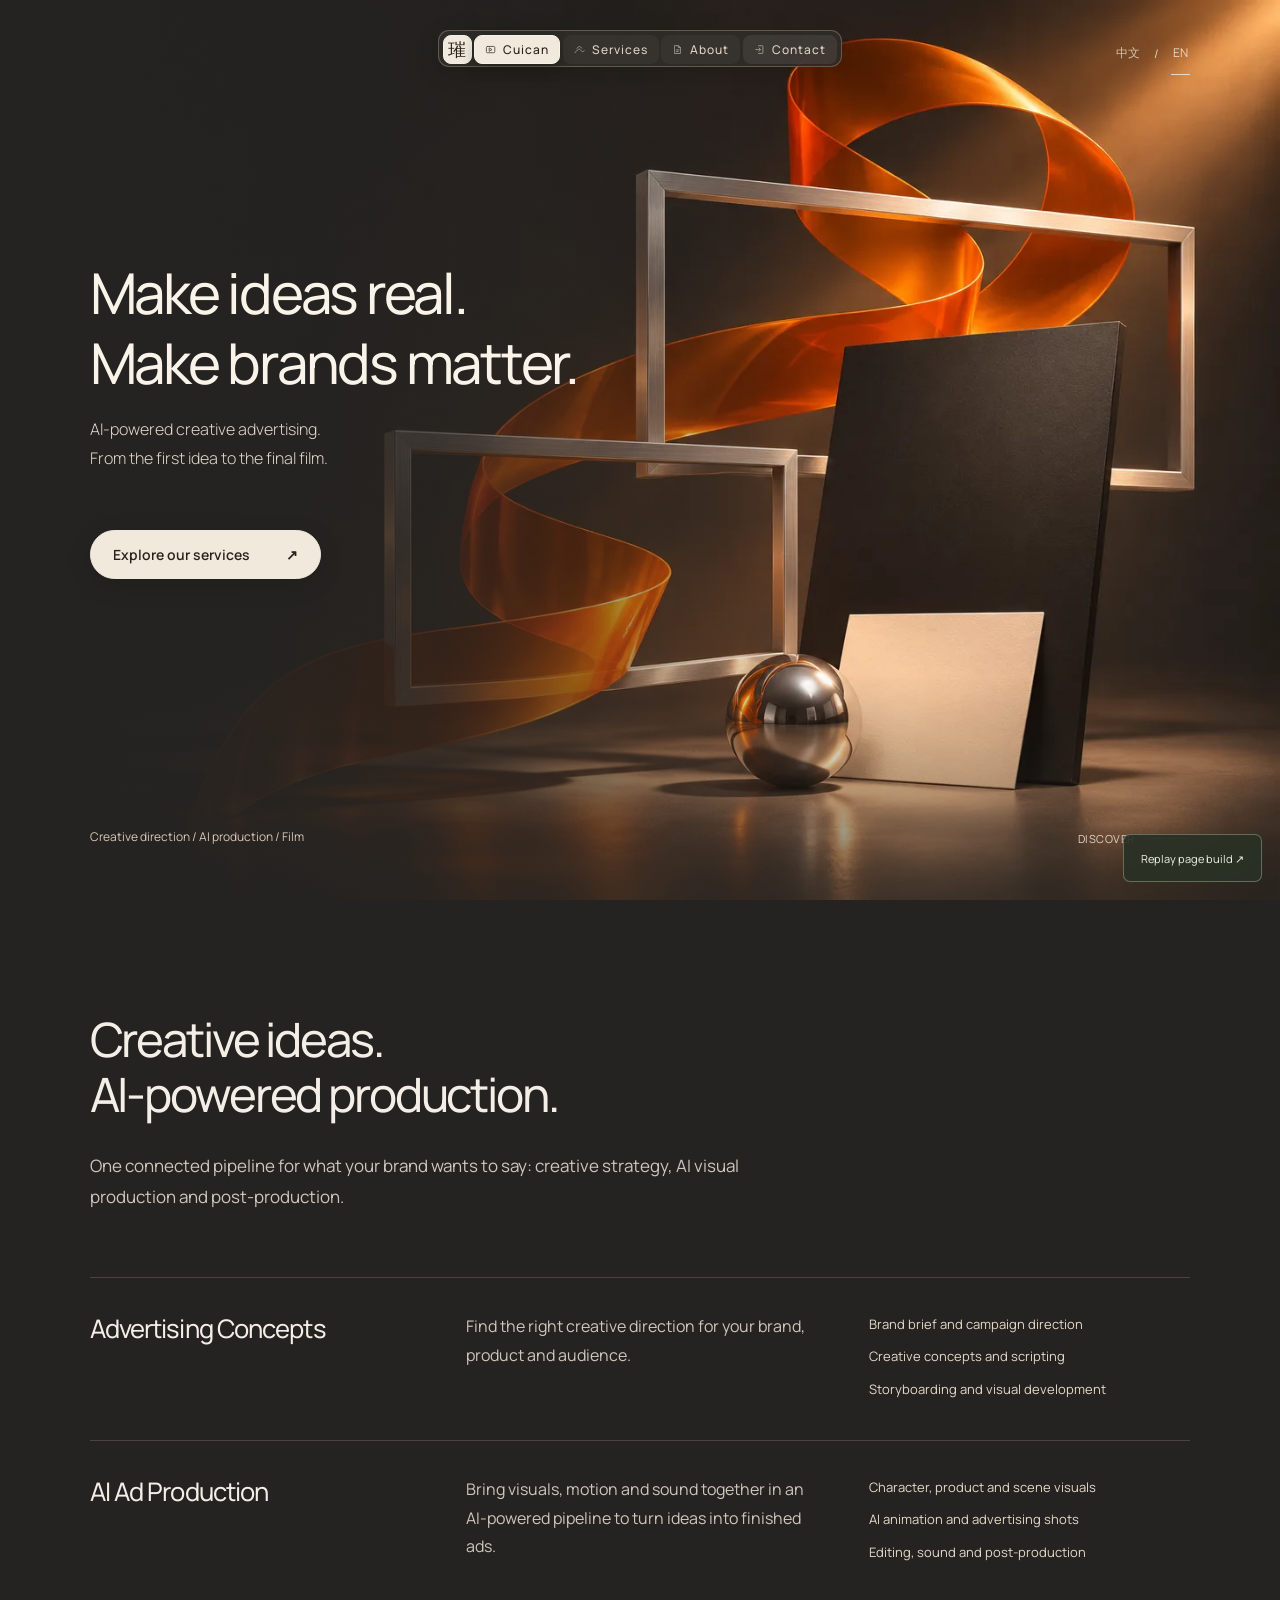
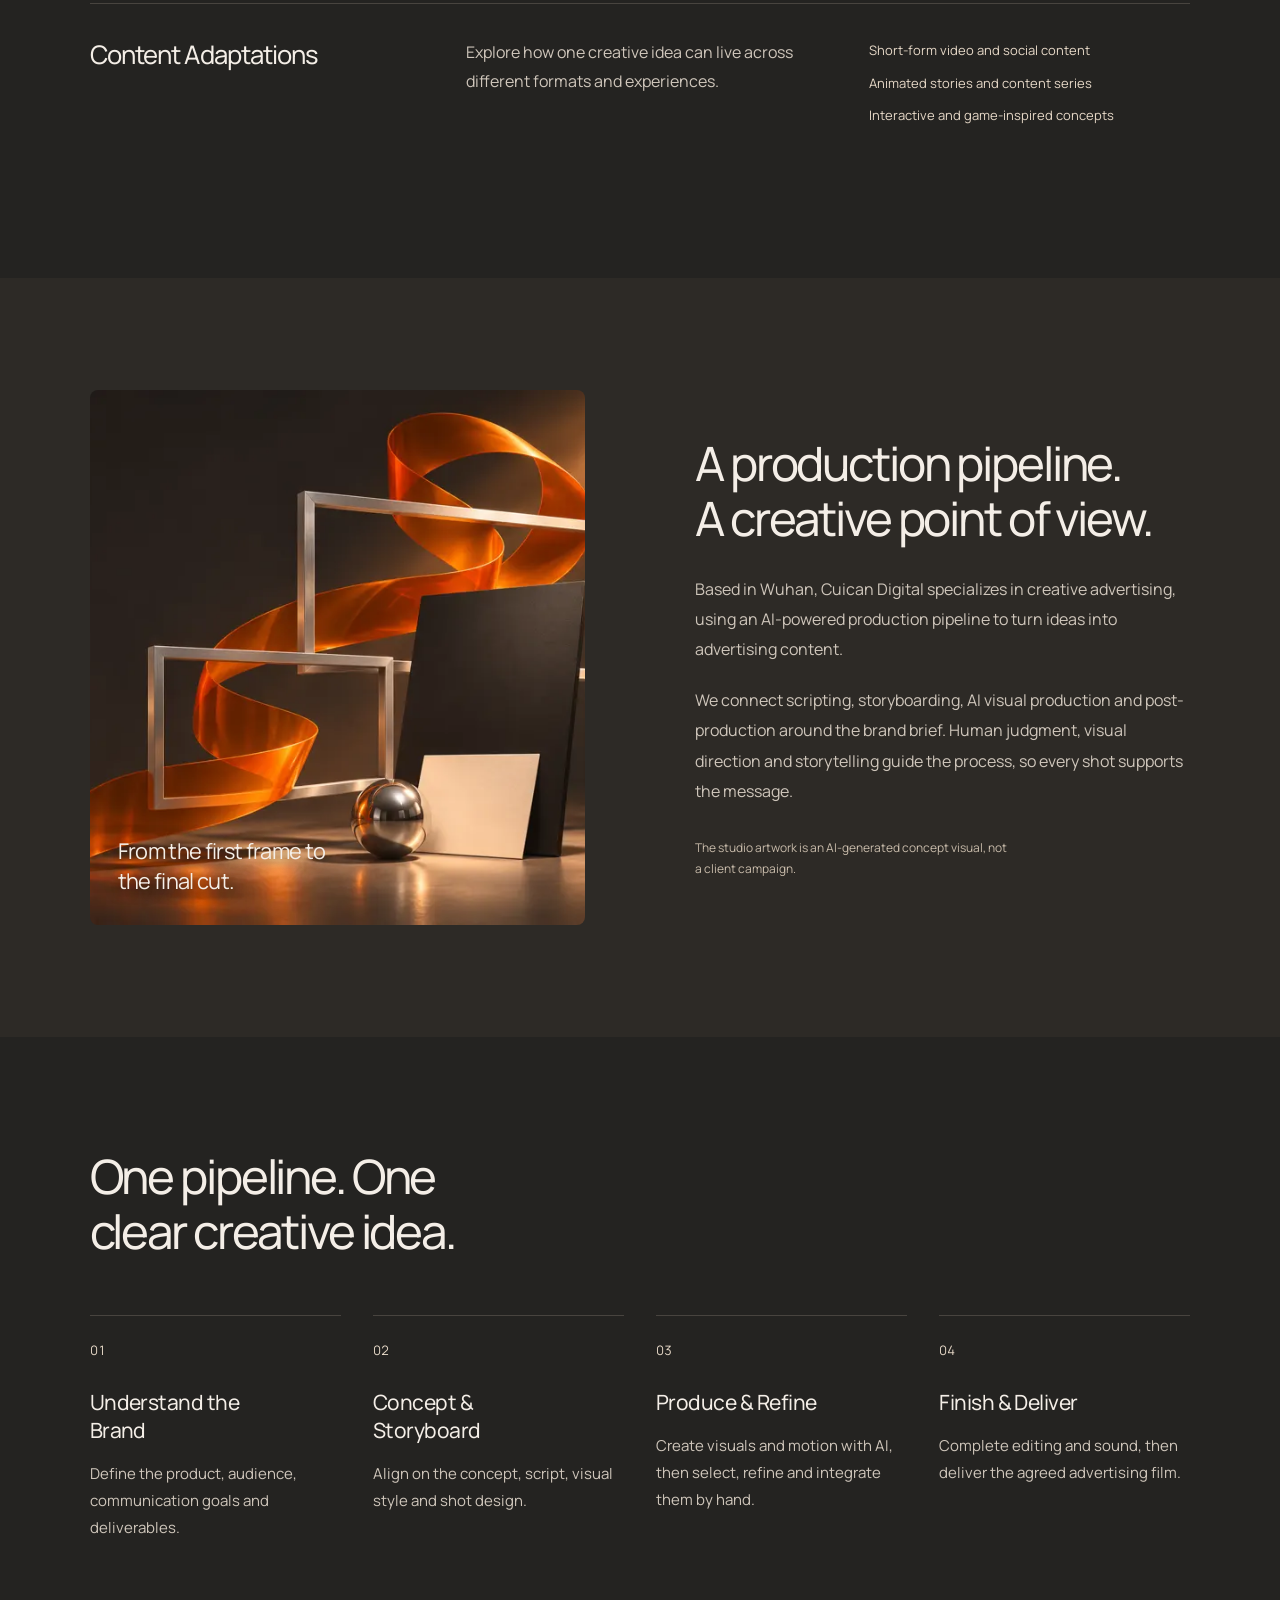
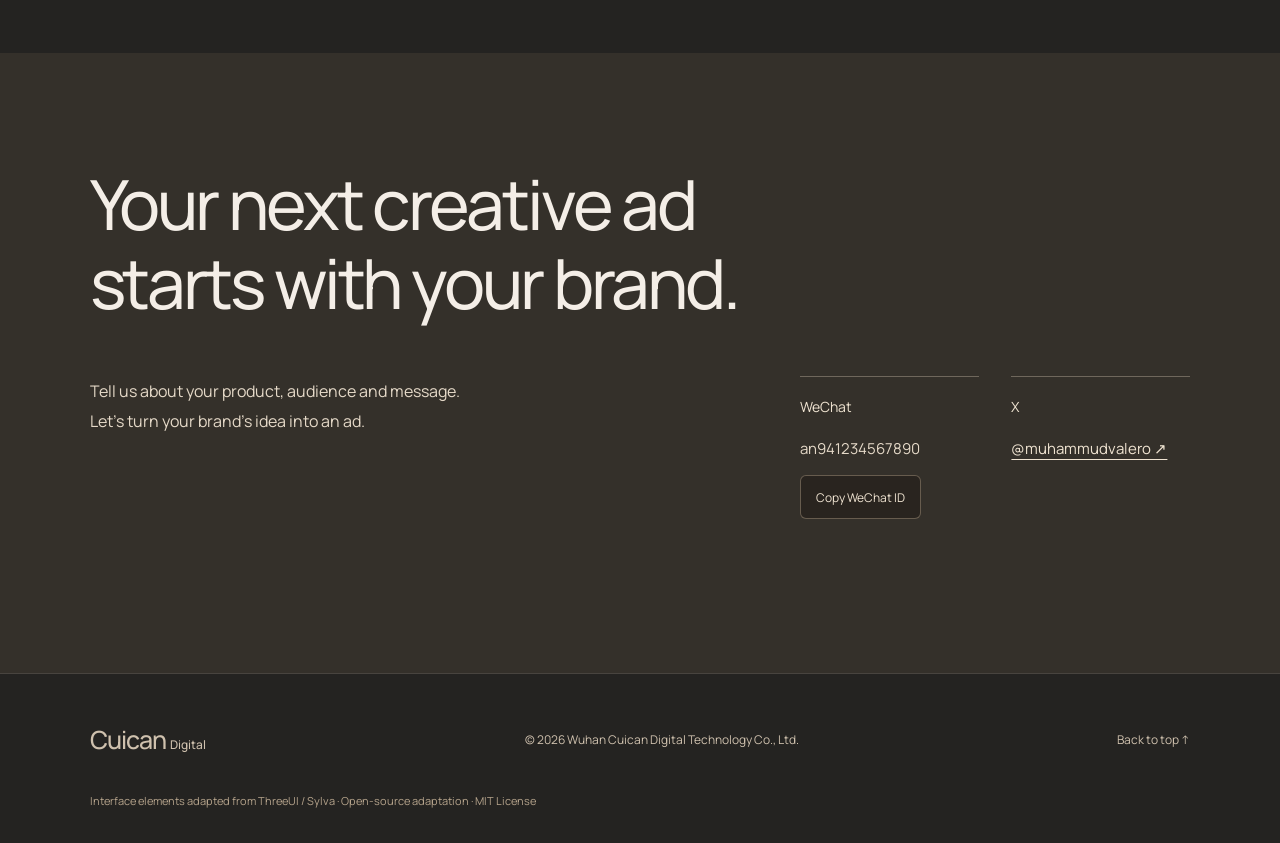
==== commit 93fb2bd8: "Replace botanical background with original advertising-studio artwork" ====
--- a/index.html
+++ b/index.html
@@ -5,7 +5,7 @@
 <meta name="viewport" content="width=device-width, initial-scale=1, viewport-fit=cover">
 <title>Cuican Digital | AI-Powered Creative Advertising</title>
 <meta name="description" content="Cuican Digital creates original advertising through an AI-powered production pipeline, from concept and visual development to post-production.">
-<link rel="icon" href="data:image/svg+xml,%3Csvg xmlns='http://www.w3.org/2000/svg' viewBox='0 0 22 24'%3E%3Crect width='22' height='24' fill='%234a4d44'/%3E%3Cpath fill='%23fff' d='M11 1.3c-2.1 0-3.95 1.2-4.75 2.95C3.95 4.55 2.3 6.25 2.3 8.35c0 2.3 1.9 4.2 4.3 4.2h8.8c2.4 0 4.3-1.9 4.3-4.2 0-2.1-1.65-3.8-4-4.1C14.95 2.5 13.1 1.3 11 1.3Z'/%3E%3Cpath fill='%23fff' d='M9.6 12.55h2.8v4.2c1.35.3 2.45 1.15 3.15 2.4-1.35.4-2.4.15-3.15-.4v4.15H9.6v-4.15c-.75.55-1.8.8-3.15.4.7-1.25 1.8-2.1 3.15-2.4v-4.2Z'/%3E%3C/svg%3E">
+<link rel="icon" href="assets/favicon.svg">
 <script>document.documentElement.className += " js";</script>
 <style>
 
@@ -707,22 +707,23 @@
 </style>
 <link rel="stylesheet" href="renewal.css?v=3">
 <link rel="stylesheet" href="polish.css?v=1">
+<link rel="stylesheet" href="ad-studio.css?v=1">
 <link rel="alternate" hreflang="zh-CN" href="zh.html"><link rel="alternate" hreflang="en" href="index.html">
 <link rel="stylesheet" href="cursor-build.css?v=1">
 </head>
 <body>
 
 <nav class="cc-language" aria-label="Language"><a href="zh.html" lang="zh-CN" hreflang="zh-CN">中文</a><span>/</span><a href="index.html" lang="en" hreflang="en" aria-current="page">EN</a></nav>
-<main class="hero" id="hero">
-  <picture class="cc-scene-still" aria-hidden="true"><source media="(max-width:900px)" srcset="inner-green-assets/scene-mobile.webp"><img src="inner-green-assets/scene-desktop.webp" alt="" fetchpriority="high" decoding="async"></picture><canvas id="scene" aria-hidden="true"></canvas>
-
+<main class="hero cc-ad-hero" id="hero">
+ <picture class="cc-artwork" aria-hidden="true"><source media="(max-width:700px)" srcset="assets/ad-studio-mobile.webp"><img src="assets/ad-studio.webp" alt="" fetchpriority="high" decoding="async"></picture>
+ <div class="cc-studio-shade" aria-hidden="true"></div>
   <div class="dock-wrap">
     <nav class="dock par-dock" style="--pd:5" data-spec aria-label="Primary">
       <a class="dock-item dock-mark" data-dock data-spec data-burst href="#" style="--d:120ms" aria-label="Cuican home"><span class="cc-symbol">璀</span>
       </a>
       <a class="dock-item is-active" data-dock data-spec data-burst href="#" style="--d:180ms">
         <span class="glyph" aria-hidden="true">
-          <svg viewBox="0 0 16 16"><path d="M8 14V9"/><path d="M8 9c0-2.4 1.7-4.3 4-4.3.2 2.6-1.6 4.6-4 4.3Z"/><path d="M8 10.5C7.9 8.4 6.4 6.8 4.4 6.8 4.3 8.9 5.9 10.6 8 10.5Z"/></svg>
+          <svg viewBox="0 0 16 16"><rect x="2" y="3.5" width="12" height="9" rx="1.5"/><path d="m6.5 5.8 3.5 2.2-3.5 2.2Z"/></svg>
         </span>
         <span>Cuican</span>
       </a>
@@ -746,125 +747,16 @@
       </a>
     </nav>
   </div>
-
-  <div class="stage" id="stage">
-
-    <div class="guides fade" style="--d:900ms" aria-hidden="true">
-      <i style="left:calc(405 * var(--u))"></i>
-      <i style="left:calc(748 * var(--u))"></i>
-      <i style="left:calc(1091 * var(--u))"></i>
-    </div>
-
-    <div class="ghost fade" style="--d:1150ms" aria-hidden="true">CUICAN</div>
-
-    <!-- card 1 sits *behind* the canvas so the moss drapes over its shoulder -->
-    <article class="card card--about mask" style="--d:760ms; --pd:10; --pr:2.2">
-      <figure class="portal" data-delay="920">
-        <span class="portal-media"><img src="inner-green-assets/card-ethos.jpg" alt="A cushion of moss grown over lichen-crusted stones" loading="eager" decoding="async"></span>
-        <canvas class="pixel-reveal" aria-hidden="true"></canvas>
-      </figure>
-      <p class="label">AI AD PRODUCTION</p>
-      <h2>Ideas brought<br>to the screen.</h2>
-    </article>
-
-    <!-- the About knob rides *outside* the card: the card has to stay a plain
-         painted box under #scene, so anything that must sit in front of the
-         moss lives here instead, sharing the card's parallax origin -->
-    <span class="knob-float" style="--pd:10; --pr:2.2">
-      <button class="knob knob--about mask-circle" style="--d:1100ms" aria-label="Explore AI ad production">
-        <svg viewBox="0 0 24 24" fill="none" stroke="currentColor" stroke-width="1.4" stroke-linecap="round" stroke-linejoin="round">
-          <path d="M12 21v-7"/><path d="M12 14c0-3.3 2.4-6 5.5-6 .3 3.6-2.2 6.4-5.5 6Z"/>
-          <path d="M12 16c-.1-2.9-2.2-5.2-4.9-5.2C6.8 13.7 9 16 12 16Z"/>
-        </svg>
-      </button>
-    </span>
-
-    <h1 class="headline" style="--pd:18; --pr:1.2">
+ <div class="stage" id="stage">
+ <h1 class="headline" style="--pd:18; --pr:1.2">
       <span><i style="--d:260ms">Make ideas real.</i></span>
       <span><i style="--d:360ms">Make brands matter.</i></span>
     </h1>
-
-    <p class="lede mask" style="--d:480ms; --pd:14; --pr:1">AI-powered creative advertising.<br>From the first idea to the final film.</p>
-
-    <a class="cc-hero-cta" href="#services">Explore our services<span aria-hidden="true">↗</span></a>
-    <div class="pill-clip">
-      <div class="pill mask" style="--d:600ms; --pd:15; --pr:1.4">
-        <div class="liquid-stage liquid-stage--explore" data-liquid-metal="explore">
-          <div class="liquid-plate plate" aria-hidden="true"></div>
-          <canvas class="liquid-fx" aria-hidden="true"></canvas>
-          <button class="liquid-button liquid-button--explore btn" type="button">
-            <svg class="ico" viewBox="0 0 115 115" aria-hidden="true">
-              <g stroke="currentColor" stroke-width="11" stroke-linecap="round">
-                <path d="M14 34.5 H101"/>
-                <path d="M14 57.5 H101"/>
-                <path d="M14 80.5 H68"/>
-              </g>
-            </svg>
-            <span class="lbl">Explore our services</span>
-          </button>
-        </div>
-      </div>
-    </div>
-
-    <span class="play-wrap" style="--pd:20">
-      <span class="play-clip">
-        <span class="play-glass mask-circle" style="--d:900ms">
-          <span class="liquid-stage liquid-stage--play" data-liquid-metal="play">
-            <span class="liquid-plate plate" aria-hidden="true"></span>
-            <canvas class="liquid-fx" aria-hidden="true"></canvas>
-            <button class="liquid-button liquid-button--play btn" type="button" aria-label="Explore content adaptations">
-              <svg class="ico" viewBox="0 0 24 24" aria-hidden="true">
-                <path d="M8 5.2v13.6L19 12z" fill="currentColor"/>
-              </svg>
-            </button>
-          </span>
-        </span>
-      </span>
-      <span class="play-ring mask-circle" style="--d:840ms" aria-hidden="true"></span>
-    </span>
-
-    <dl class="stat stat--a mask" style="--d:700ms; --pd:12">
-      <span class="mark" aria-hidden="true">
-        <svg viewBox="0 0 30 30" fill="none" stroke="currentColor" stroke-width="1.2" stroke-linecap="round">
-          <circle cx="15" cy="15" r="10.5" stroke-dasharray="0.6 3.6"/>
-          <circle cx="15" cy="15" r="5.6" stroke-dasharray="0.6 3.2"/>
-          <circle cx="15" cy="15" r="1.1" fill="currentColor" stroke="none"/>
-        </svg>
-      </span>
-      <div><dt>Idea-led</dt><dd>Built around your brand</dd></div>
-    </dl>
-
-    <dl class="stat stat--b mask" style="--d:770ms; --pd:13">
-      <span class="mark" aria-hidden="true">
-        <svg viewBox="0 0 30 30" fill="none" stroke="currentColor" stroke-width="1.2" stroke-linecap="round">
-          <g id="rays">
-            <path d="M15 3.5v5"/><path d="M15 21.5v5"/><path d="M3.5 15h5"/><path d="M21.5 15h5"/>
-            <path d="M6.9 6.9l3.5 3.5"/><path d="M19.6 19.6l3.5 3.5"/><path d="M23.1 6.9l-3.5 3.5"/><path d="M10.4 19.6l-3.5 3.5"/>
-          </g>
-          <circle cx="15" cy="15" r="3.6"/>
-        </svg>
-      </span>
-      <div><dt>AI-powered</dt><dd>Made for production</dd></div>
-    </dl>
-
-    <article class="card card--stove mask" style="--d:880ms; --pd:22; --pr:2.4">
-      <p class="label">BRAND CONTENT</p>
-      <h2>Give your brand a voice.</h2>
-      <figure class="portal" data-delay="1080">
-        <span class="portal-media"><img src="inner-green-assets/card-ecostove.jpg" alt="Moss-covered boulders in a misty grove" loading="eager" decoding="async"></span>
-        <canvas class="pixel-reveal" aria-hidden="true"></canvas>
-      </figure>
-      <button class="knob" aria-label="Explore advertising concepts">
-        <svg viewBox="0 0 24 24" fill="none" stroke="currentColor" stroke-width="1.4" stroke-linecap="round" stroke-linejoin="round">
-          <path d="M12 21v-7"/><path d="M12 14c0-3.3 2.4-6 5.5-6 .3 3.6-2.2 6.4-5.5 6Z"/>
-          <path d="M12 16c-.1-2.9-2.2-5.2-4.9-5.2C6.8 13.7 9 16 12 16Z"/>
-        </svg>
-      </button>
-    </article>
-
-    <a class="scroll mask" style="--d:1040ms; --pd:9" href="#">Discover<span class="track"></span></a>
-
-  </div>
+ <p class="lede mask" style="--d:480ms; --pd:14; --pr:1">AI-powered creative advertising.<br>From the first idea to the final film.</p>
+ <a class="cc-hero-cta" href="#services">Explore our services<span aria-hidden="true">↗</span></a>
+ <p class="cc-hero-caption">Creative direction / AI production / Film</p>
+ <a class="scroll" href="#services">Discover<span class="track"></span></a>
+ </div>
 </main>
 
 
@@ -877,13 +769,13 @@
 <article id="content"><span class="cc-num">01</span><h3>Advertising Concepts</h3><p>Find the right creative direction for your brand, product and audience.</p><ul><li>Brand brief and campaign direction</li><li>Creative concepts and scripting</li><li>Storyboarding and visual development</li></ul><span class="cc-type">IDEA & DIRECTION</span></article>
 <article id="animation"><span class="cc-num">02</span><h3>AI Ad Production</h3><p>Bring visuals, motion and sound together in an AI-powered pipeline to turn ideas into finished ads.</p><ul><li>Character, product and scene visuals</li><li>AI animation and advertising shots</li><li>Editing, sound and post-production</li></ul><span class="cc-type">AI AD PRODUCTION</span></article>
 <article id="game"><span class="cc-num">03</span><h3>Content Adaptations</h3><p>Explore how one creative idea can live across different formats and experiences.</p><ul><li>Short-form video and social content</li><li>Animated stories and content series</li><li>Interactive and game-inspired concepts</li></ul><span class="cc-type">CONTENT & EXPERIENCE</span></article></div></section>
-<section id="about" class="cc-about"><div class="cc-photo"><img src="inner-green-assets/card-ecostove.jpg" alt="Moss and plants in a misty landscape, a visual metaphor for creative growth" loading="lazy"><span>Give ideas room to grow.</span></div><div><h2>A production pipeline.<br>A creative point of view.</h2><p>Based in Wuhan, Cuican Digital specializes in creative advertising, using an AI-powered production pipeline to turn ideas into advertising content.</p><p>We connect scripting, storyboarding, AI visual production and post-production around the brand brief. Human judgment, visual direction and storytelling guide the process, so every shot supports the message.</p><small>The living landscape is a concept visual, not a client project.</small></div></section>
+<section id="about" class="cc-about"><div class="cc-photo"><img src="assets/ad-studio-mobile.webp" alt="Original creative studio concept with orange film ribbon and cinema frames" loading="lazy"><span>From the first frame to the final cut.</span></div><div><h2>A production pipeline.<br>A creative point of view.</h2><p>Based in Wuhan, Cuican Digital specializes in creative advertising, using an AI-powered production pipeline to turn ideas into advertising content.</p><p>We connect scripting, storyboarding, AI visual production and post-production around the brand brief. Human judgment, visual direction and storytelling guide the process, so every shot supports the message.</p><small>The studio artwork is an AI-generated concept visual, not a client campaign.</small></div></section>
 <section class="cc-process"><h2>One pipeline. One clear creative idea.</h2><ol><li><b>01</b><h3>Understand the Brand</h3><p>Define the product, audience, communication goals and deliverables.</p></li><li><b>02</b><h3>Concept & Storyboard</h3><p>Align on the concept, script, visual style and shot design.</p></li><li><b>03</b><h3>Produce & Refine</h3><p>Create visuals and motion with AI, then select, refine and integrate them by hand.</p></li><li><b>04</b><h3>Finish & Deliver</h3><p>Complete editing and sound, then deliver the agreed advertising film.</p></li></ol></section>
 <section id="contact" class="cc-contact"><h2>Your next creative ad<br>starts with your brand.</h2><div><p>Tell us about your product, audience and message.<br>Let’s turn your brand’s idea into an ad.</p><div class="cc-contact-links"><div class="cc-contact-channel"><span>WeChat</span><p data-wechat-account>Details coming soon</p><button type="button" data-copy-wechat hidden>Copy WeChat ID</button></div><div class="cc-contact-channel"><span>X</span><p data-x-profile>Profile coming soon</p></div><p class="cc-contact-status" role="status" data-contact-status></p></div></div></section>
 <footer class="cc-footer"><strong>Cuican <small>Digital</small></strong><span>© 2026 Wuhan Cuican Digital Technology Co., Ltd.</span><a href="#hero">Back to top ↑</a></footer>
-<aside class="cc-credit">Living-world hero adapted from <a href="https://github.com/MengTo/threeui" target="_blank" rel="noopener">ThreeUI / Sylva</a> · Open-source adaptation · MIT License</aside>
+<aside class="cc-credit">Interface elements adapted from <a href="https://github.com/MengTo/threeui" target="_blank" rel="noopener">ThreeUI / Sylva</a> · Open-source adaptation · MIT License</aside>
 </div><script src="renewal.js?v=2"></script>
 
-<script src="contacts.js"></script><script src="light-scene.js"></script><script src="cursor-build.js?v=1"></script>
+<script src="contacts.js"></script><script src="studio-scene.js"></script><script src="cursor-build.js?v=1"></script>
 </body>
 </html>
--- a/ad-studio.css
+++ b/ad-studio.css
@@ -0,0 +1,46 @@
+/* Advertising-studio art direction: warm charcoal, film frames, orange acetate. */
+:root{--cc-paper:#f4eee7;--cc-muted:#cfc6bb;--cc-line:#e5d5bf30;--cc-accent:#ff985c}
+html,body{background:#242321;color:var(--cc-paper)}
+::selection{background:#ffc397;color:#292019}
+:focus-visible{outline-color:#ffbd8a}
+.cc-site :focus-visible,.cc-build-controls button:focus-visible{outline-color:#ffbd8a}
+.cc-ad-hero{height:max(760px,100svh);min-height:0;background:#242321}
+.cc-ad-hero:after{display:none}
+.cc-artwork{position:absolute;inset:0;z-index:0;pointer-events:none}
+.cc-artwork img{width:100%;height:100%;object-fit:cover;object-position:center right;display:block}
+.cc-studio-shade{position:absolute;inset:0;z-index:1;pointer-events:none;background:linear-gradient(90deg,#242321 0%,#242321ee 20%,#242321b0 37%,#24232100 63%),linear-gradient(0deg,#242321a0,transparent 25%)}
+.cc-ad-hero .stage{inset:0;width:100%;height:100%;margin:0;pointer-events:none}
+.cc-ad-hero .headline,.cc-ad-hero .lede,.cc-ad-hero .cc-hero-cta,.cc-ad-hero .cc-hero-caption,.cc-ad-hero .scroll{pointer-events:auto}
+.cc-ad-hero .headline,html[lang=en] .cc-ad-hero .headline{left:var(--cc-gutter);top:29%;width:55%;max-width:780px;font-size:clamp(42px,4.4vw,76px);line-height:1.13;letter-spacing:-.04em;color:#faf3e9}
+.cc-ad-hero .lede,html[lang=en] .cc-ad-hero .lede{left:var(--cc-gutter);top:calc(29% + clamp(130px,12vw,200px));width:40%;max-width:440px;font-size:16px;line-height:1.85;color:#e1d7ca}
+.cc-ad-hero .cc-hero-cta{left:var(--cc-gutter);top:calc(29% + clamp(240px,21vw,310px));background:#f0e9dc;border-color:#f0e9dc;color:#2b211b;box-shadow:0 6px 24px #0002}
+.cc-ad-hero .cc-hero-cta:hover{background:#ffb481;border-color:#ffb481}
+.cc-hero-caption{position:absolute;z-index:4;left:var(--cc-gutter);bottom:54px;font-size:12px;color:#d8c7b4;line-height:1.6}
+.cc-ad-hero .scroll{left:auto;right:var(--cc-gutter);top:auto;bottom:54px;transform:none;writing-mode:horizontal-tb;display:flex;align-items:center;gap:16px;font-size:11px;letter-spacing:.04em;color:#e1d5c8;text-decoration:none}
+.cc-ad-hero .scroll .track{width:40px;height:1px;margin:0;background:#d9c4aa80}
+.cc-ad-hero .scroll .track:after{display:none}
+.dock-wrap{top:30px}.dock{background:#302b27e8;border-color:#e9d8bd44;box-shadow:0 6px 24px #0002}.dock-item{color:#ddd0c1}.dock-item.is-active,.dock-mark{background:#f0e9dc;color:#2b211b}.dock-item:hover{color:#fff1e2}.dock-item.is-active:hover{color:#2b211b}.dock-mark .cc-symbol{color:#2b211b}.cc-language{color:#e8d8c5}
+.cc-site{background:#242321;color:var(--cc-paper)}.cc-lead,.cc-services p,.cc-about p:not(.cc-kicker),.cc-process li p{color:var(--cc-muted)}.cc-services ul,.cc-process b{color:#e6d8c7}
+.cc-services article,.cc-process li{border-color:var(--cc-line)}.cc-about{background:#2d2a26}.cc-photo{border-radius:8px;aspect-ratio:1/1.08}.cc-photo img{object-position:69% center;filter:none}.cc-photo span{max-width:17ch;text-shadow:0 2px 14px #000c}.cc-about small{color:#c8bbaa}
+.cc-contact{background:#34302a}.cc-contact p:not(.cc-kicker){color:#e5d9c8}.cc-contact-channel{border-color:#e5d5bf55}.cc-contact-channel>span,.cc-contact-channel a{color:#f0e4d2}.cc-contact-channel button{background:#29241f;border-color:#b6a48c70;color:#f0e4d2}.cc-contact-channel button:hover{background:#43352a}
+.cc-footer{color:#cfc1ae;border-color:var(--cc-line)}.cc-credit{color:#b6a48c}.cc-build-controls{background:#27231ff2;border-color:#c8a98b55;color:#f4e8d8}.cc-build-progress i{background:#ffaf76}.cc-build-guide{background:#e6c5a329}
+@media(min-width:901px) and (max-height:760px){.cc-ad-hero{height:760px}}
+@media(max-width:900px){
+ .cc-ad-hero{height:900px;min-height:0}.cc-ad-hero .stage{position:absolute}
+ .cc-artwork{top:285px;height:615px;bottom:auto}.cc-artwork img{object-position:65% center}
+ .cc-studio-shade{background:linear-gradient(180deg,#242321 0%,#242321 25%,#24232100 60%,#24232155 100%)}
+ .cc-ad-hero .headline,html[lang=en] .cc-ad-hero .headline{left:var(--cc-gutter);top:145px;width:88%;font-size:clamp(36px,5.5vw,52px);line-height:1.15}
+ .cc-ad-hero .lede,html[lang=en] .cc-ad-hero .lede{left:var(--cc-gutter);top:275px;width:80%;max-width:500px;font-size:15px}
+ .cc-ad-hero .cc-hero-cta{left:var(--cc-gutter);top:365px}
+ .cc-hero-caption{bottom:36px;left:var(--cc-gutter);font-size:11px}.cc-ad-hero .scroll{display:none}
+}
+@media(max-width:600px){
+ .cc-ad-hero{height:800px}.cc-artwork{top:300px;height:500px}
+ .cc-ad-hero .headline,html[lang=en] .cc-ad-hero .headline{left:24px;top:145px;width:calc(100% - 48px);font-size:clamp(30px,7.7vw,42px)}
+ .cc-ad-hero .lede,html[lang=en] .cc-ad-hero .lede{left:24px;top:245px;width:calc(100% - 48px);font-size:14px}
+ .cc-ad-hero .cc-hero-cta{left:24px;top:325px;font-size:12px;min-height:44px}
+ .cc-hero-caption{left:24px;bottom:28px;max-width:200px;font-size:10px}
+ .cc-studio-shade{background:linear-gradient(180deg,#242321 0%,#242321 33%,#24232100 61%,#24232155 100%)}
+ .cc-photo{aspect-ratio:1.1}.cc-photo span{font-size:23px;bottom:22px;left:22px}
+ .cc-build-controls{right:12px;bottom:12px}.cc-ad-hero .dock-wrap{top:22px}
+}
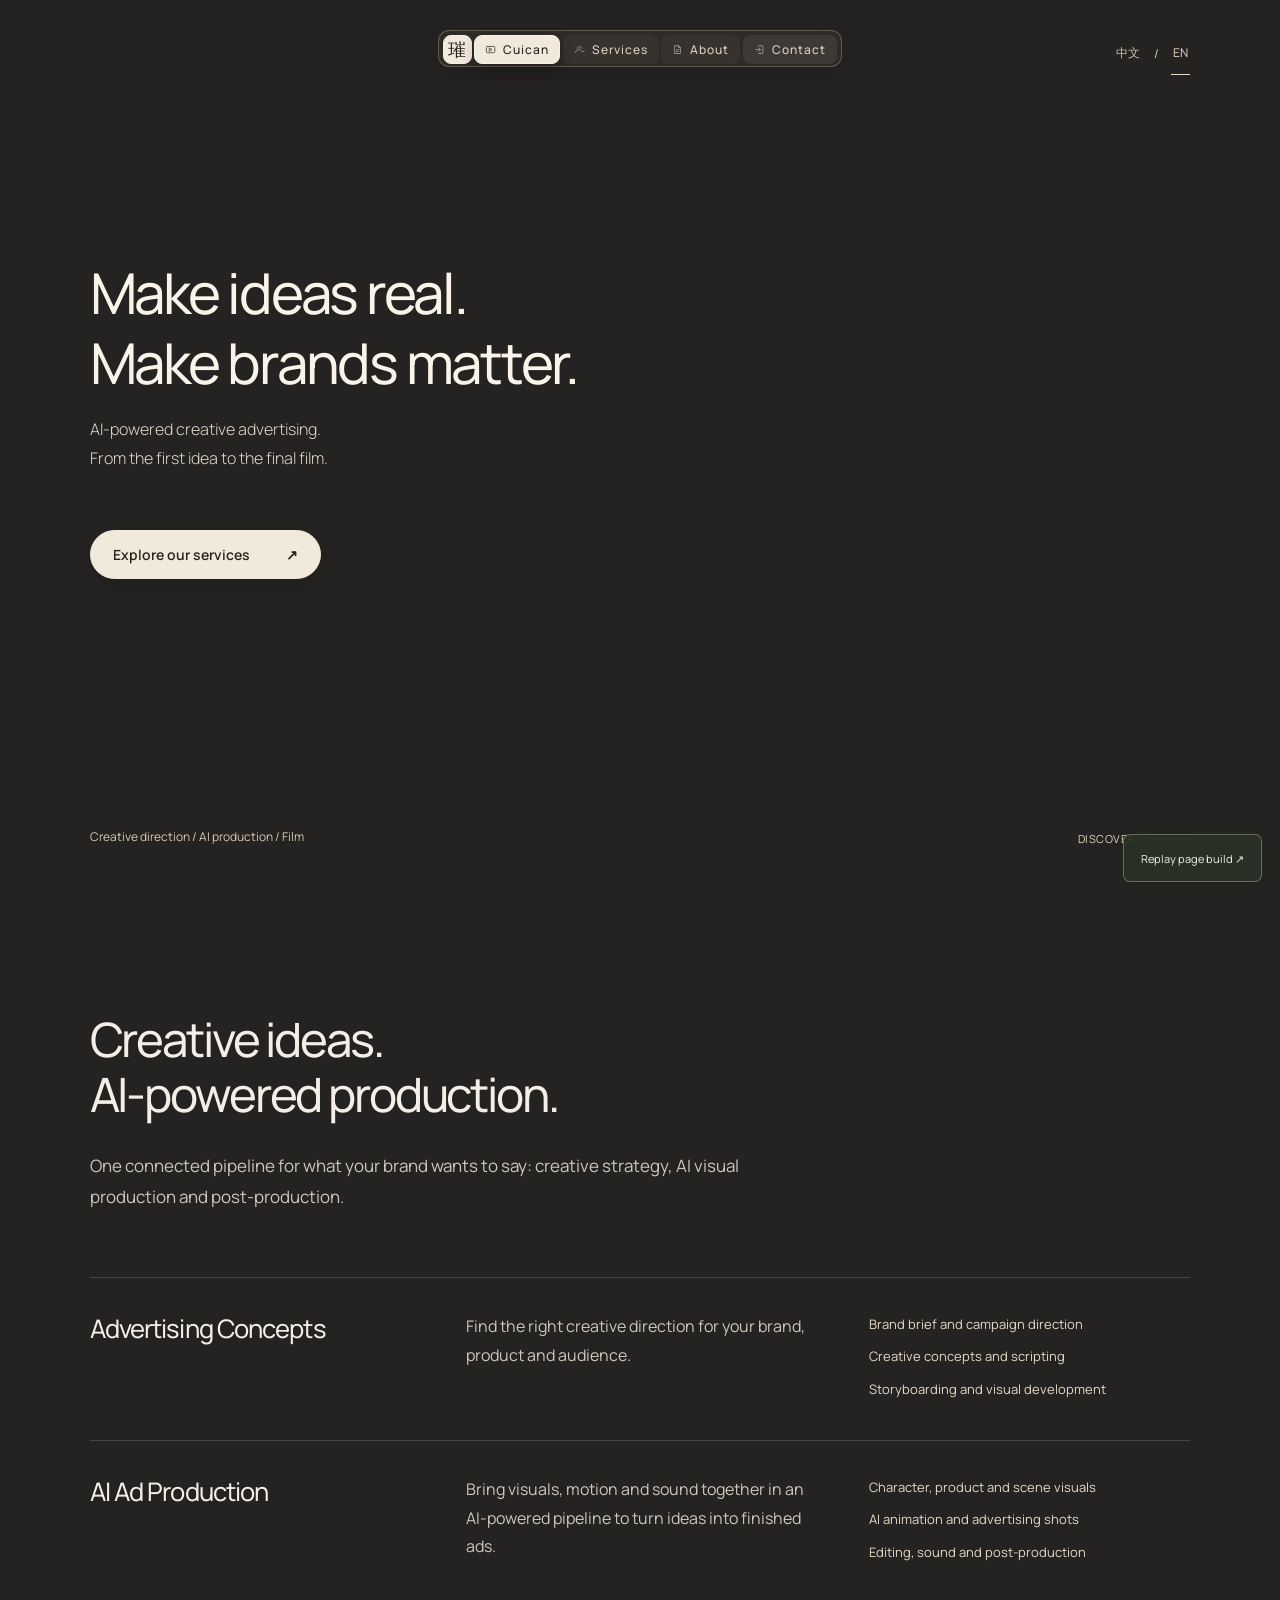
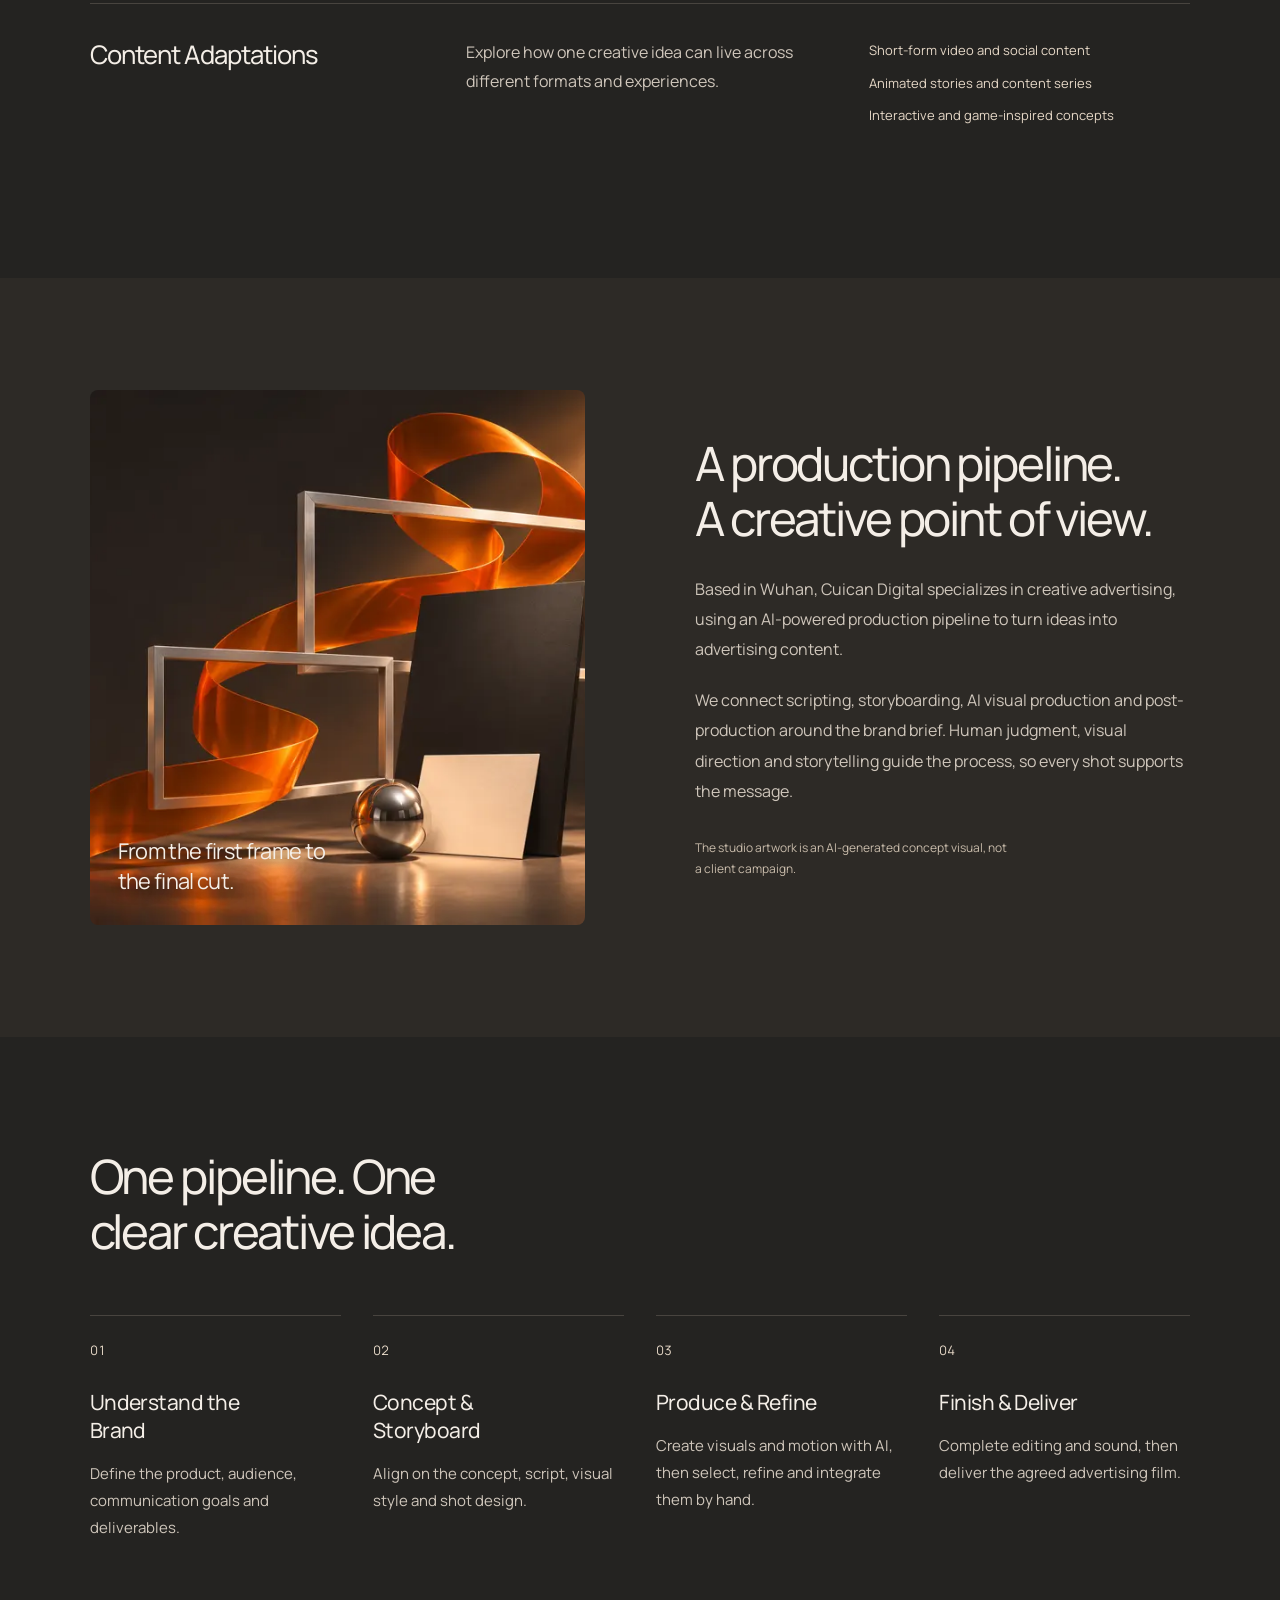
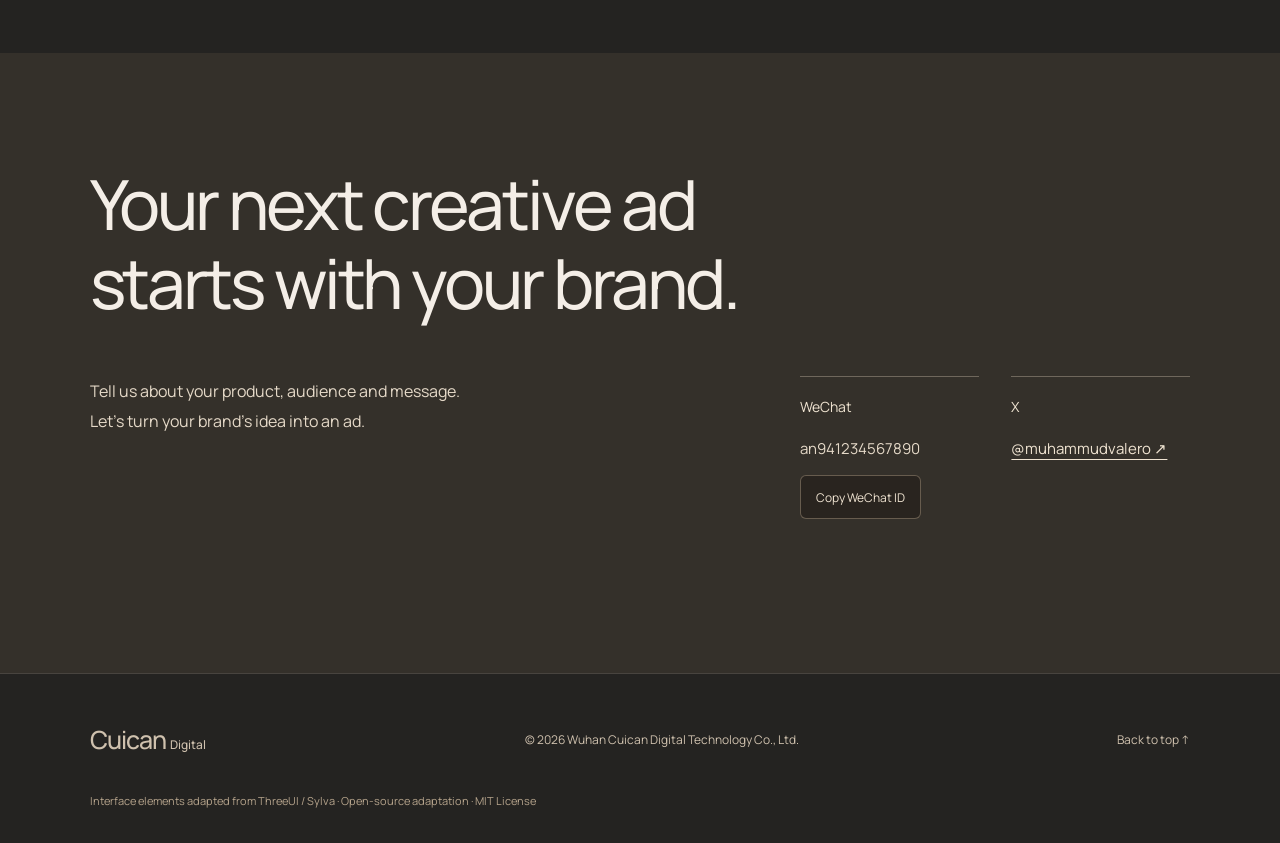
==== commit 778493c1: "Build all page sections with scroll-triggered cursor choreography" ====
--- a/index.html
+++ b/index.html
@@ -776,6 +776,6 @@
 <aside class="cc-credit">Interface elements adapted from <a href="https://github.com/MengTo/threeui" target="_blank" rel="noopener">ThreeUI / Sylva</a> · Open-source adaptation · MIT License</aside>
 </div><script src="renewal.js?v=2"></script>
 
-<script src="contacts.js"></script><script src="studio-scene.js"></script><script src="cursor-build.js?v=1"></script>
+<script src="contacts.js"></script><script src="studio-scene.js"></script><script src="cursor-build.js?v=2"></script>
 </body>
 </html>
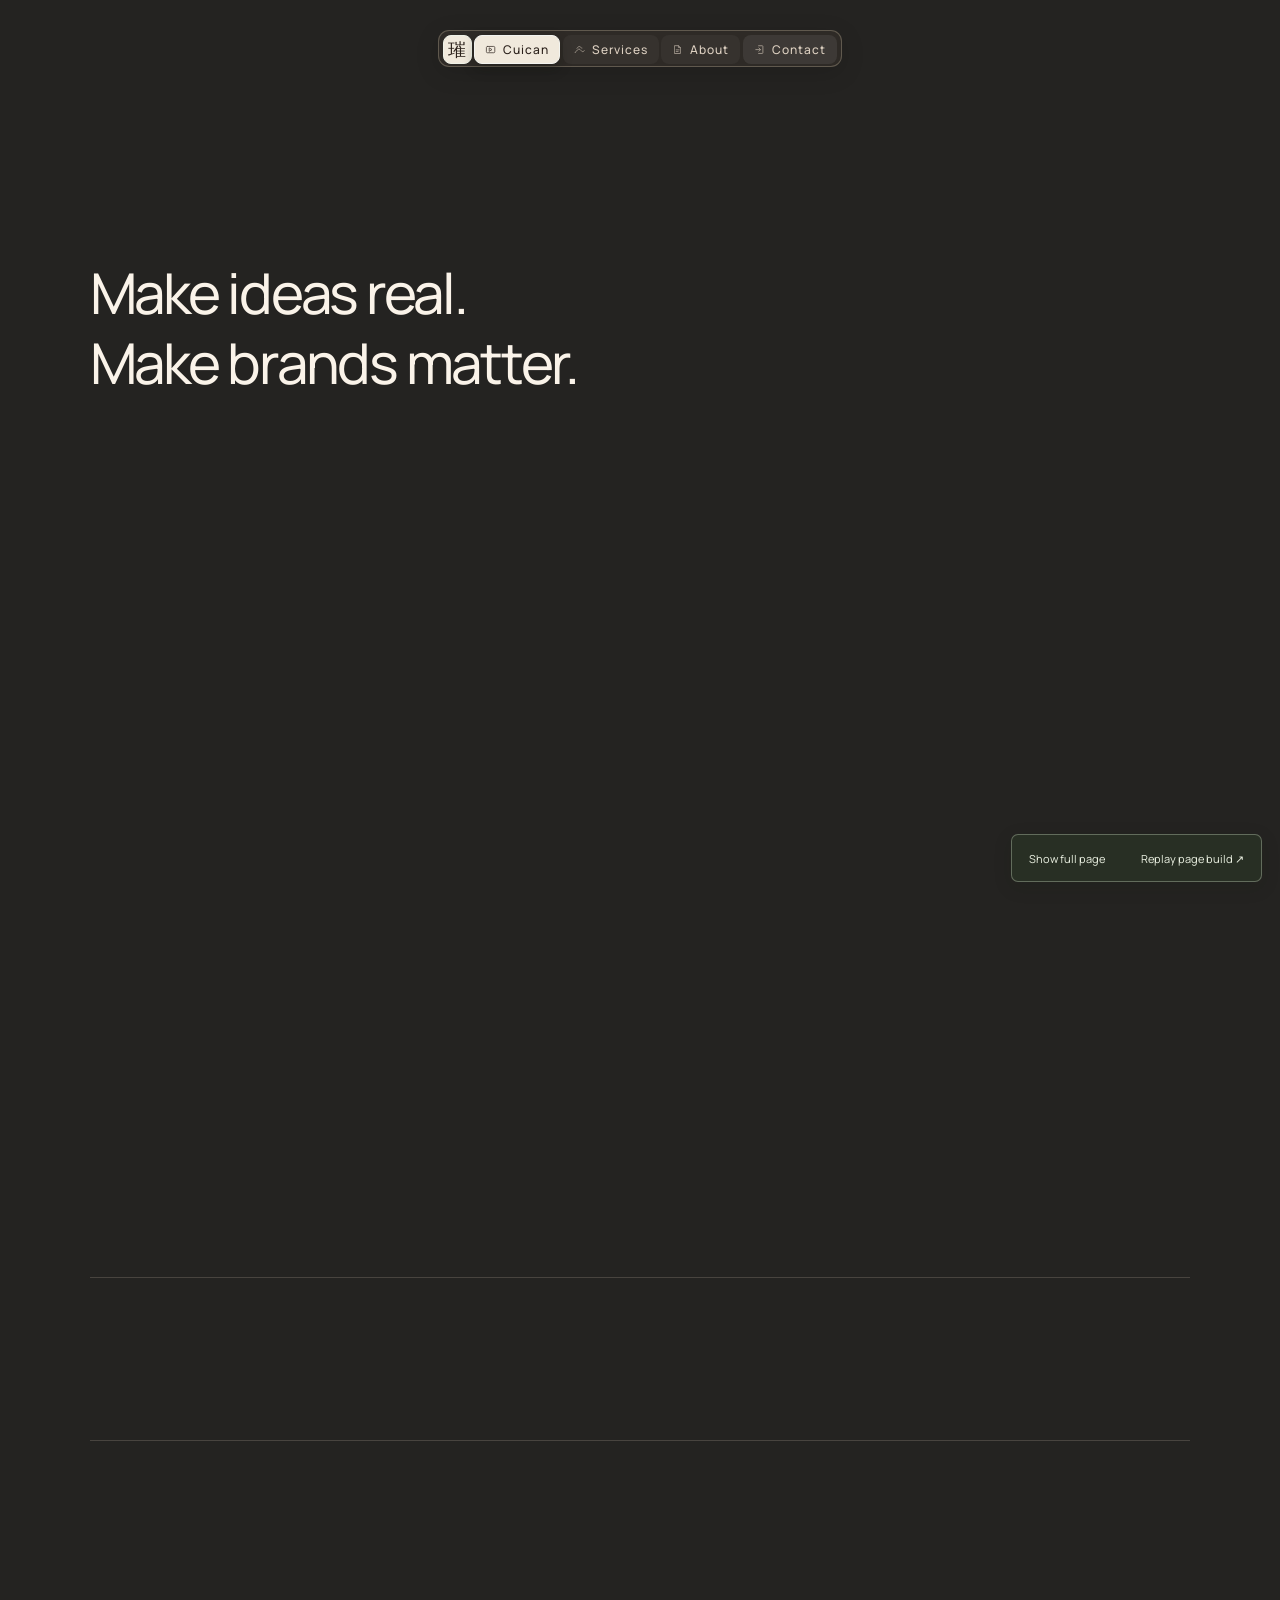
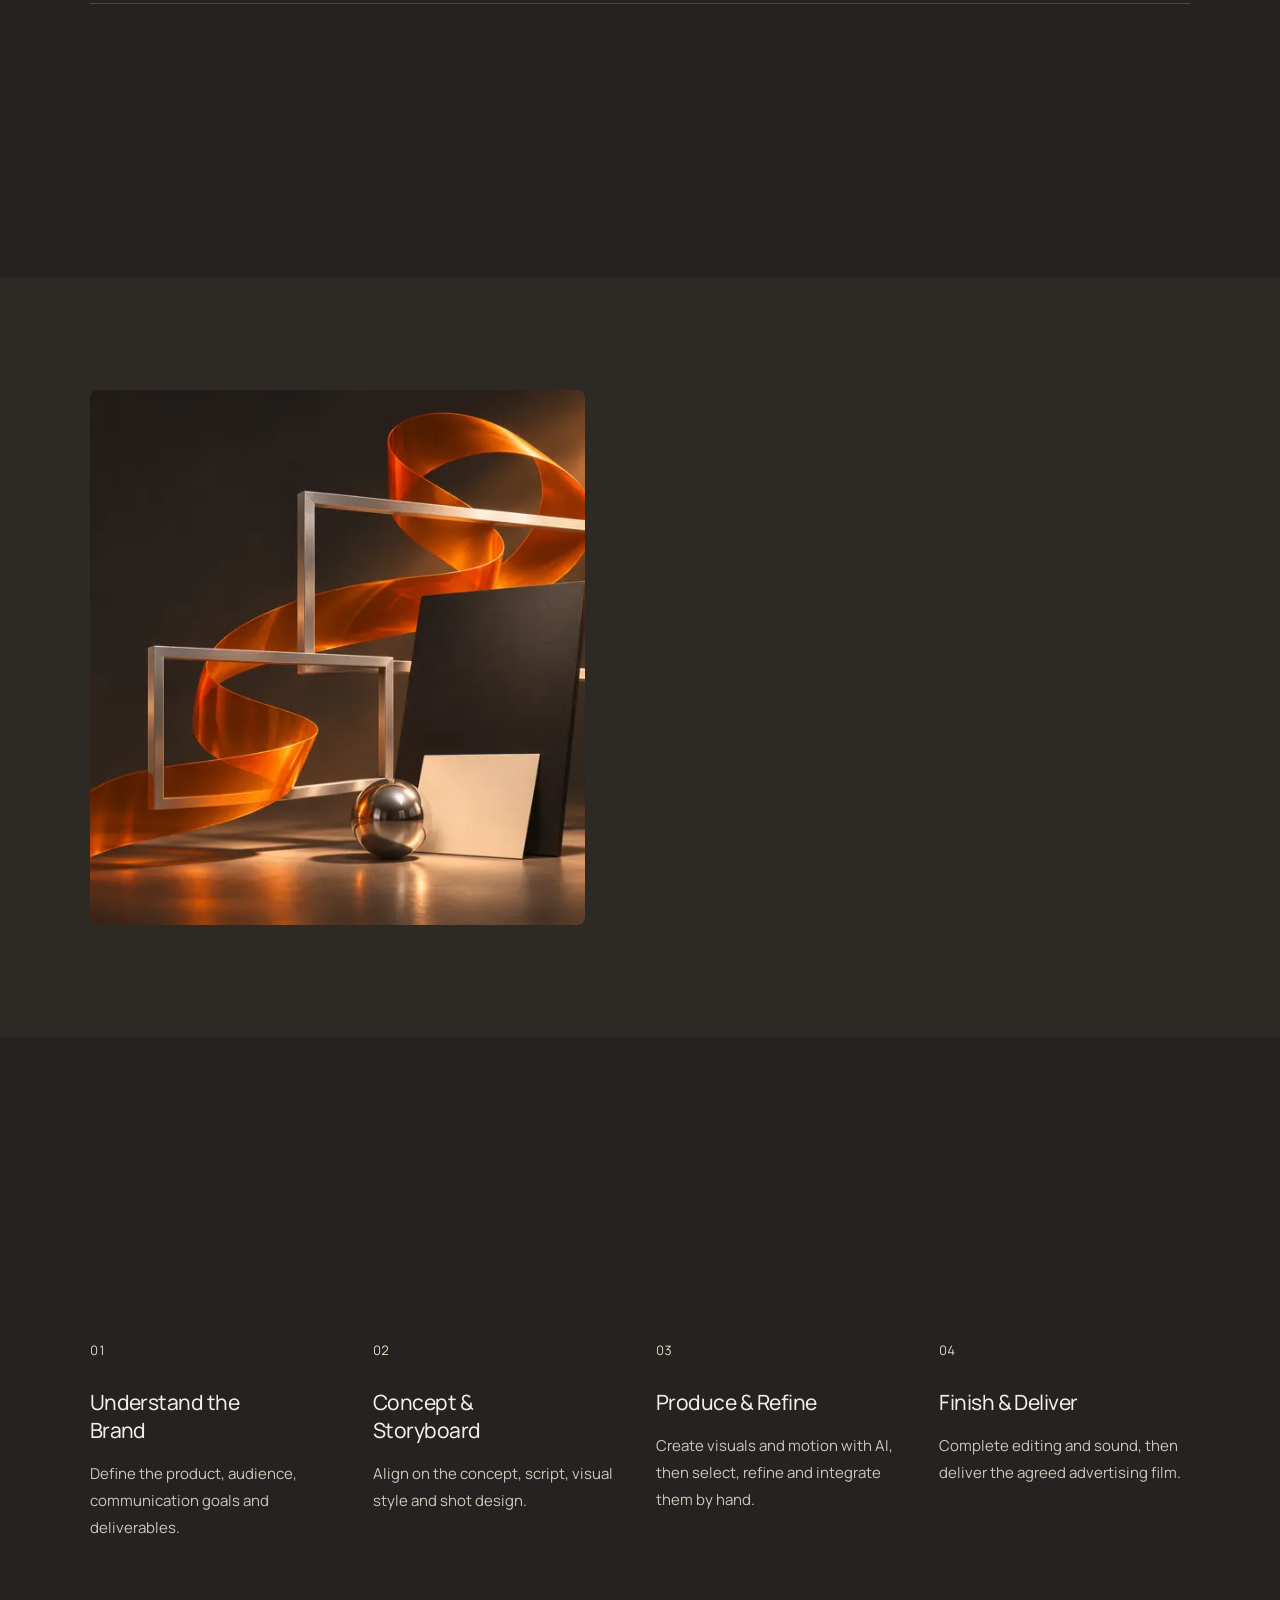
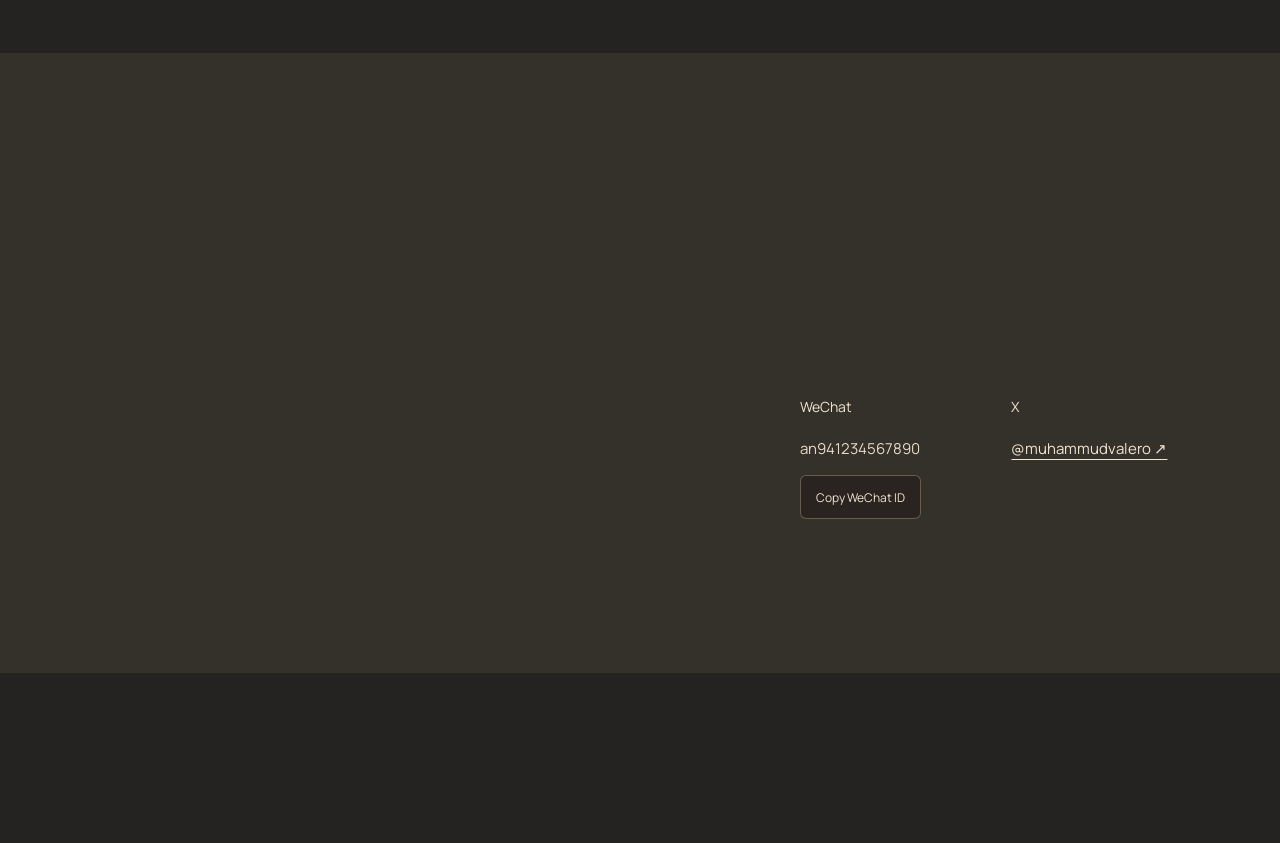
==== commit dc040e19: "Hide pending content before first paint for true build-from-zero animation" ====
--- a/index.html
+++ b/index.html
@@ -7,6 +7,14 @@
 <meta name="description" content="Cuican Digital creates original advertising through an AI-powered production pipeline, from concept and visual development to post-production.">
 <link rel="icon" href="assets/favicon.svg">
 <script>document.documentElement.className += " js";</script>
+<script>
+(()=>{try{if(!matchMedia('(prefers-reduced-motion: reduce)').matches&&'IntersectionObserver' in window){document.documentElement.classList.add('cc-build-boot');window.__ccBuildFailOpen=setTimeout(()=>{window.__ccBuildBypassed=true;document.documentElement.classList.remove('cc-build-boot');document.querySelectorAll('[data-cc-build]').forEach(el=>{el.removeAttribute('data-cc-build');el.inert=false;});},6000);}}catch{}})();
+</script>
+<style>
+/* First-paint guard: final content never flashes before construction begins. */
+html.cc-build-boot :is(.dock,.cc-language,.headline span,.lede,.cc-hero-cta,.cc-artwork,.cc-hero-caption,.hero .scroll,.cc-site section h2,.cc-lead,.cc-services h3,.cc-services article>p,.cc-services article>ul,.cc-photo,.cc-about>div>p,.cc-about small,.cc-process li,.cc-contact>div>p,.cc-contact-channel,.cc-footer,.cc-credit),
+[data-cc-build="pending"]{visibility:hidden!important;pointer-events:none!important;}
+</style>
 <style>
 
 
@@ -776,6 +784,6 @@
 <aside class="cc-credit">Interface elements adapted from <a href="https://github.com/MengTo/threeui" target="_blank" rel="noopener">ThreeUI / Sylva</a> · Open-source adaptation · MIT License</aside>
 </div><script src="renewal.js?v=2"></script>
 
-<script src="contacts.js"></script><script src="studio-scene.js"></script><script src="cursor-build.js?v=2"></script>
+<script src="contacts.js"></script><script src="studio-scene.js"></script><script src="cursor-build.js?v=3"></script>
 </body>
 </html>
--- a/ad-studio.css
+++ b/ad-studio.css
@@ -39,7 +39,7 @@
  .cc-ad-hero .headline,html[lang=en] .cc-ad-hero .headline{left:24px;top:145px;width:calc(100% - 48px);font-size:clamp(30px,7.7vw,42px)}
  .cc-ad-hero .lede,html[lang=en] .cc-ad-hero .lede{left:24px;top:245px;width:calc(100% - 48px);font-size:14px}
  .cc-ad-hero .cc-hero-cta{left:24px;top:325px;font-size:12px;min-height:44px}
- .cc-hero-caption{left:24px;bottom:28px;max-width:200px;font-size:10px}
+ .cc-hero-caption{left:24px;bottom:28px;max-width:200px;font-size:11px}
  .cc-studio-shade{background:linear-gradient(180deg,#242321 0%,#242321 33%,#24232100 61%,#24232155 100%)}
  .cc-photo{aspect-ratio:1.1}.cc-photo span{font-size:23px;bottom:22px;left:22px}
  .cc-build-controls{right:12px;bottom:12px}.cc-ad-hero .dock-wrap{top:22px}
--- a/cursor-build.css
+++ b/cursor-build.css
@@ -11,5 +11,5 @@
 .cc-build-controls{position:fixed;right:18px;bottom:18px;z-index:100;display:flex;align-items:center;gap:12px;padding:5px;border:1px solid #d9e7cc55;background:#293125ed;border-radius:7px;box-shadow:0 5px 18px #15201026;color:#edf3e4;font:11px Manrope,"Microsoft YaHei",sans-serif}
 .cc-build-status{padding-left:10px;font-variant-numeric:tabular-nums}.cc-build-progress{width:48px;height:2px;background:#edf3e433;overflow:hidden}.cc-build-progress i{display:block;height:100%;background:#dce9c5;transform-origin:left;transition:transform .2s ease-out}
 .cc-build-controls button{min-height:36px;padding:9px 12px;border:0;border-radius:4px;color:inherit;background:transparent;font:inherit;cursor:pointer}.cc-build-controls button:hover{background:#ffffff16}.cc-build-controls button:focus-visible{outline:2px solid #e3f3cb;outline-offset:2px}.cc-build-controls [hidden]{display:none!important}
-@media(max-width:600px){.cc-build-controls{right:12px;bottom:12px;gap:6px;font-size:10px}.cc-build-progress{display:none}.cc-build-controls button{min-height:36px;padding:9px 10px}.cc-build-status{padding-left:7px}.cc-build-cursor>span{font-size:9px}}
+@media(max-width:600px){.cc-build-controls{right:12px;bottom:12px;gap:6px;font-size:11px}.cc-build-progress{display:none}.cc-build-controls button{min-height:36px;padding:9px 10px}.cc-build-status{padding-left:7px}.cc-build-cursor>span{font-size:9px}}
 @media(prefers-reduced-motion:reduce){.cc-build-overlay{display:none}.cc-build-controls *{transition:none;animation:none}}
